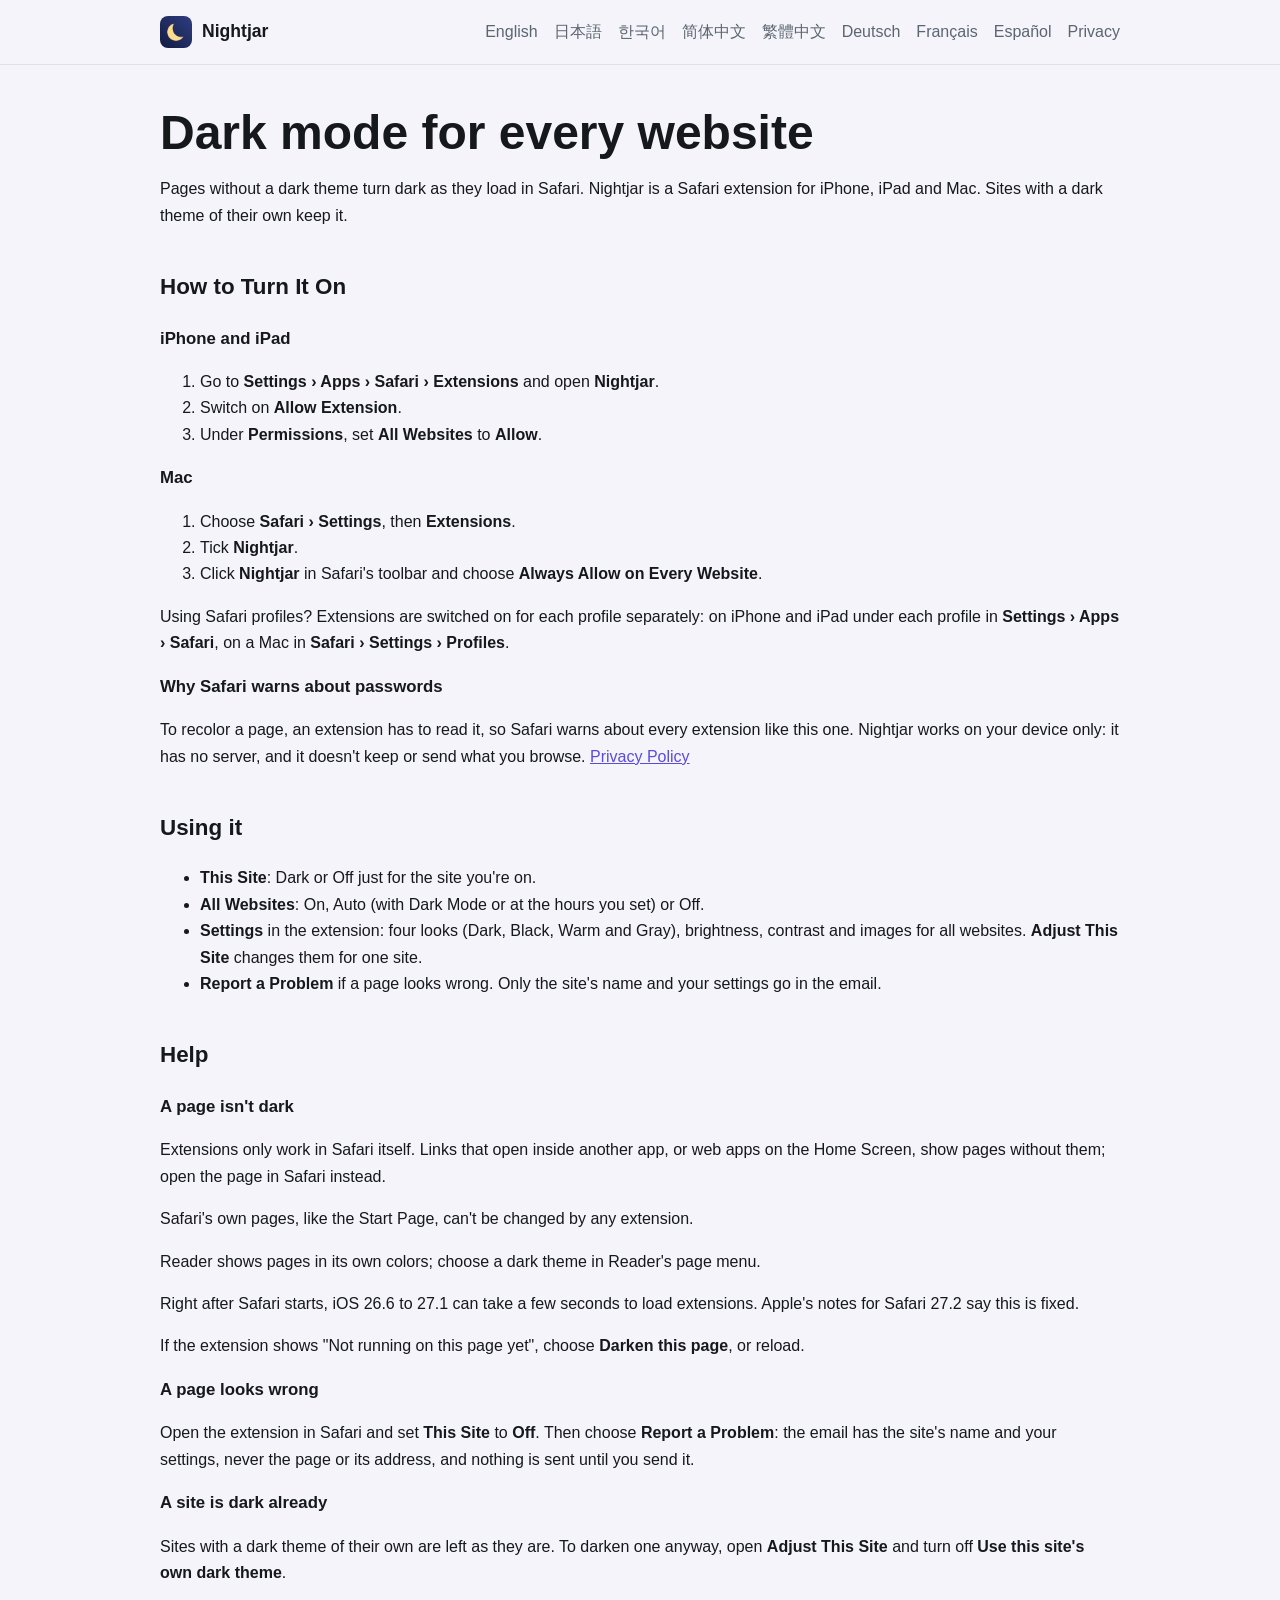
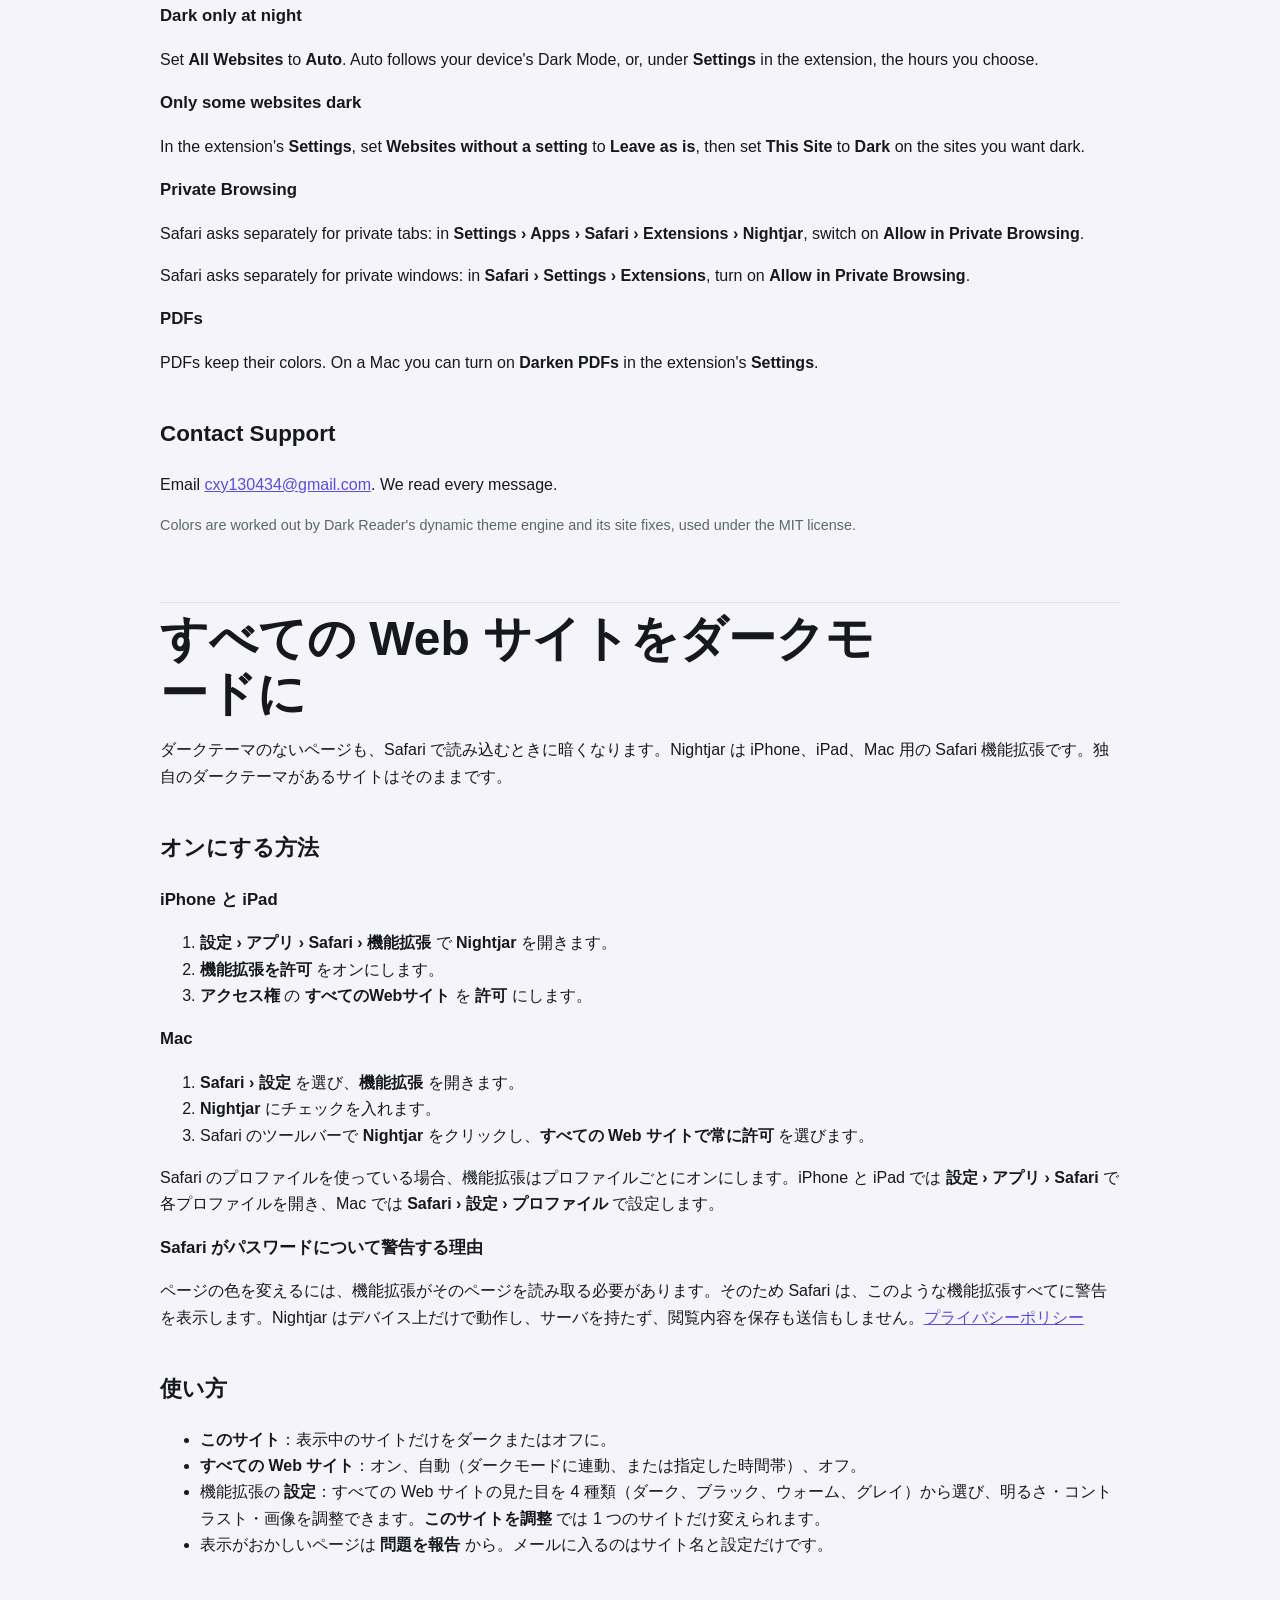
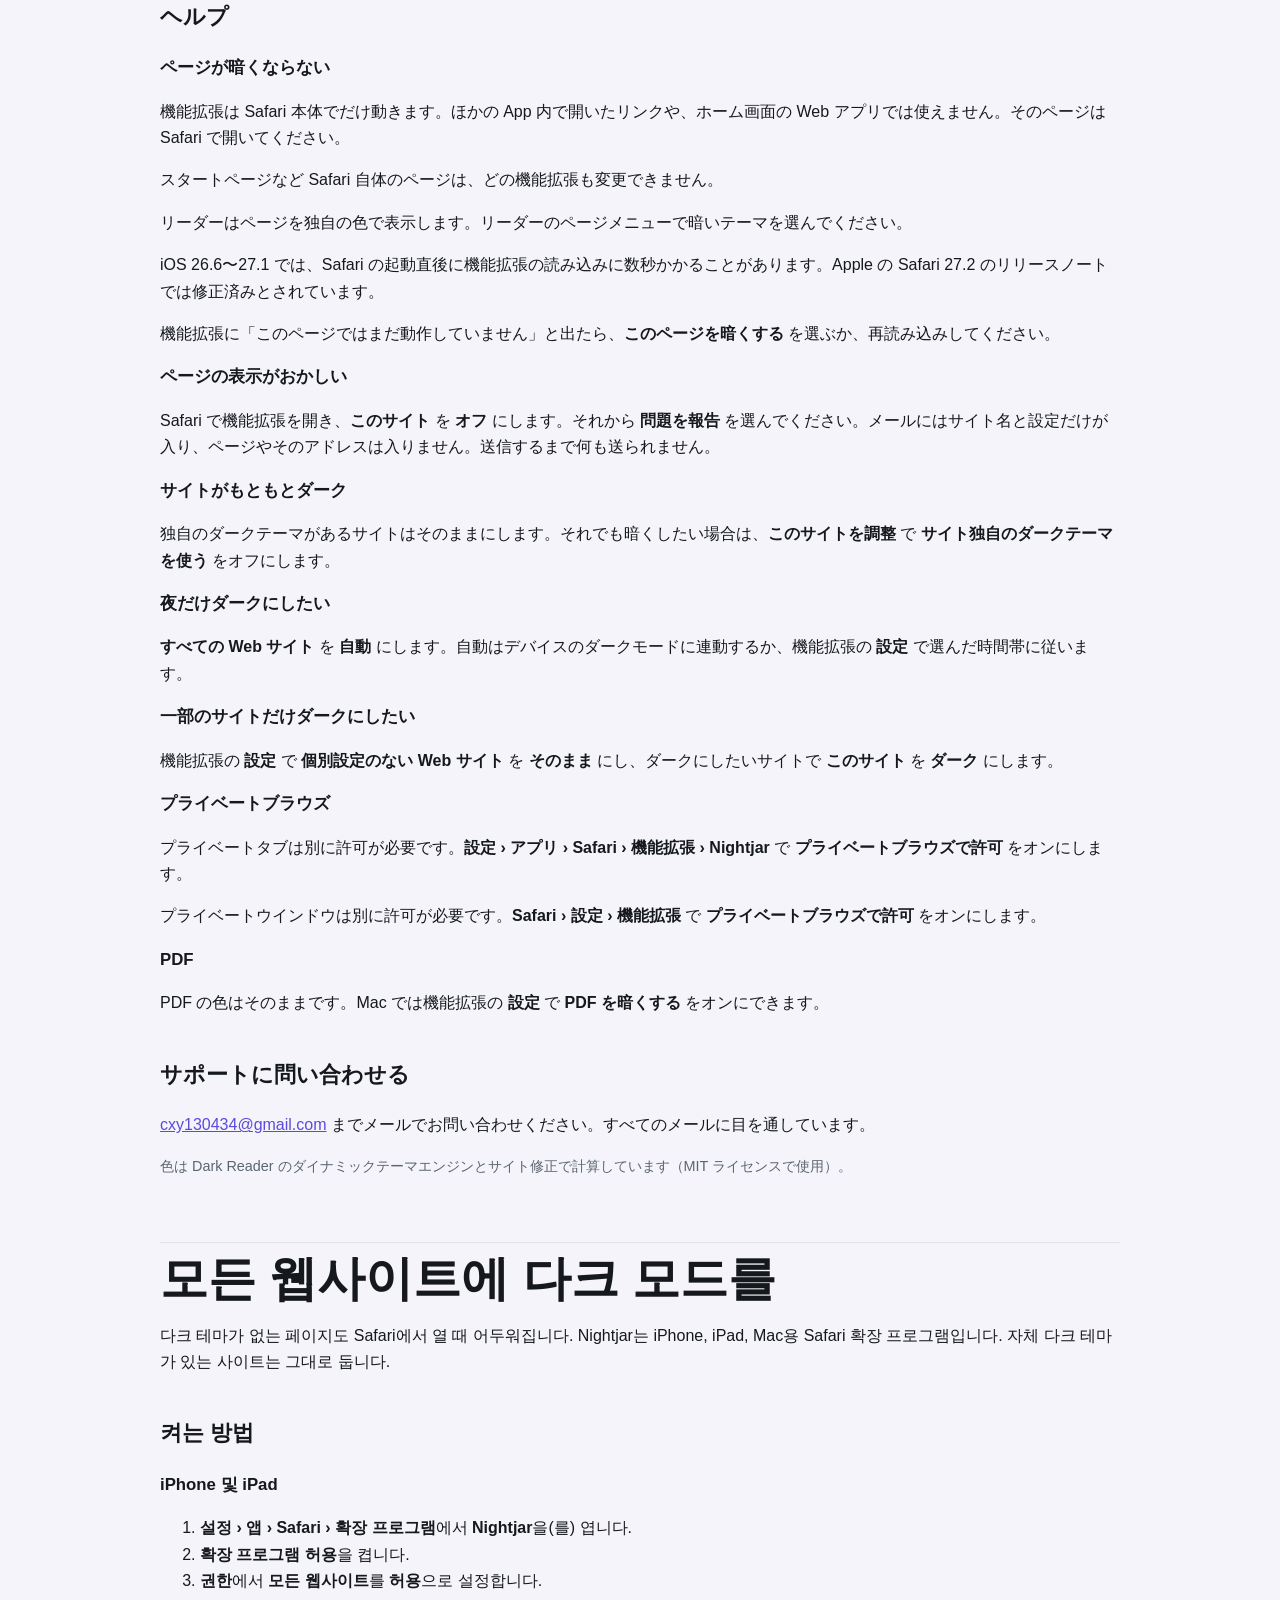
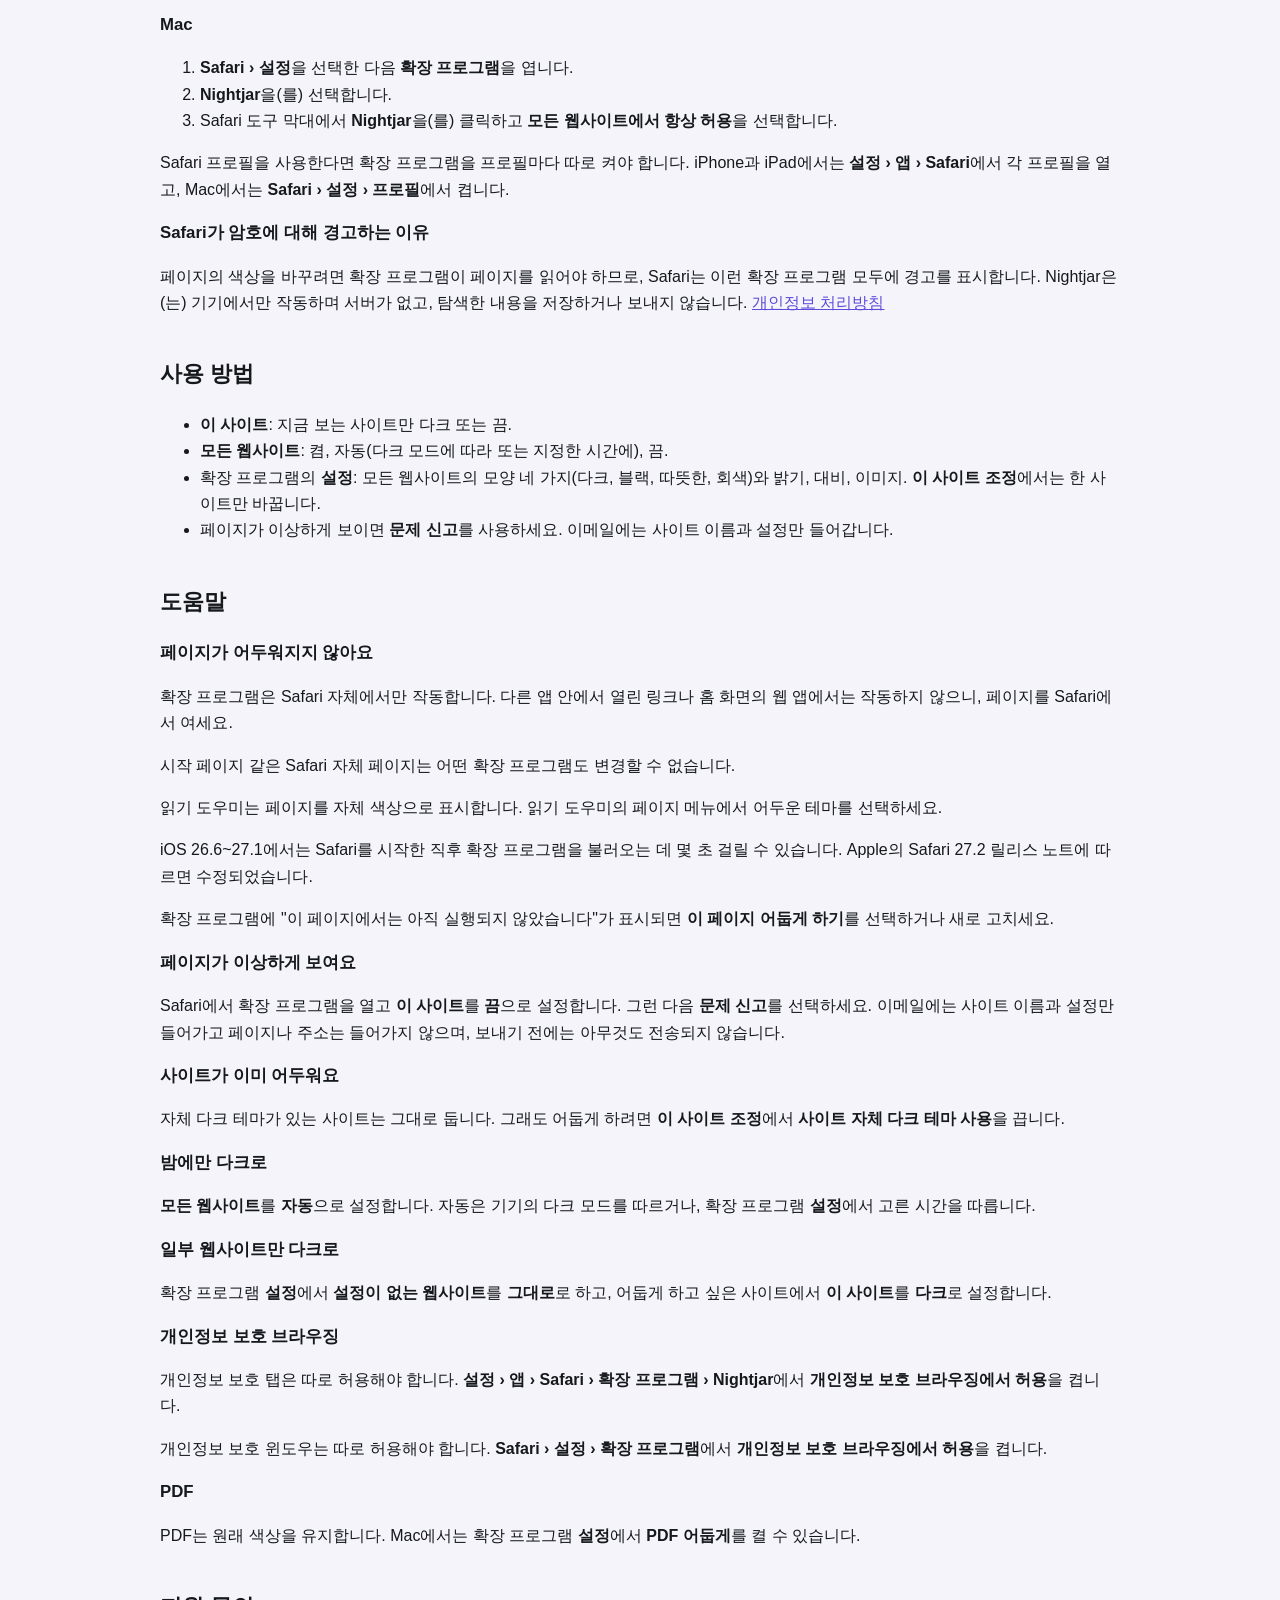
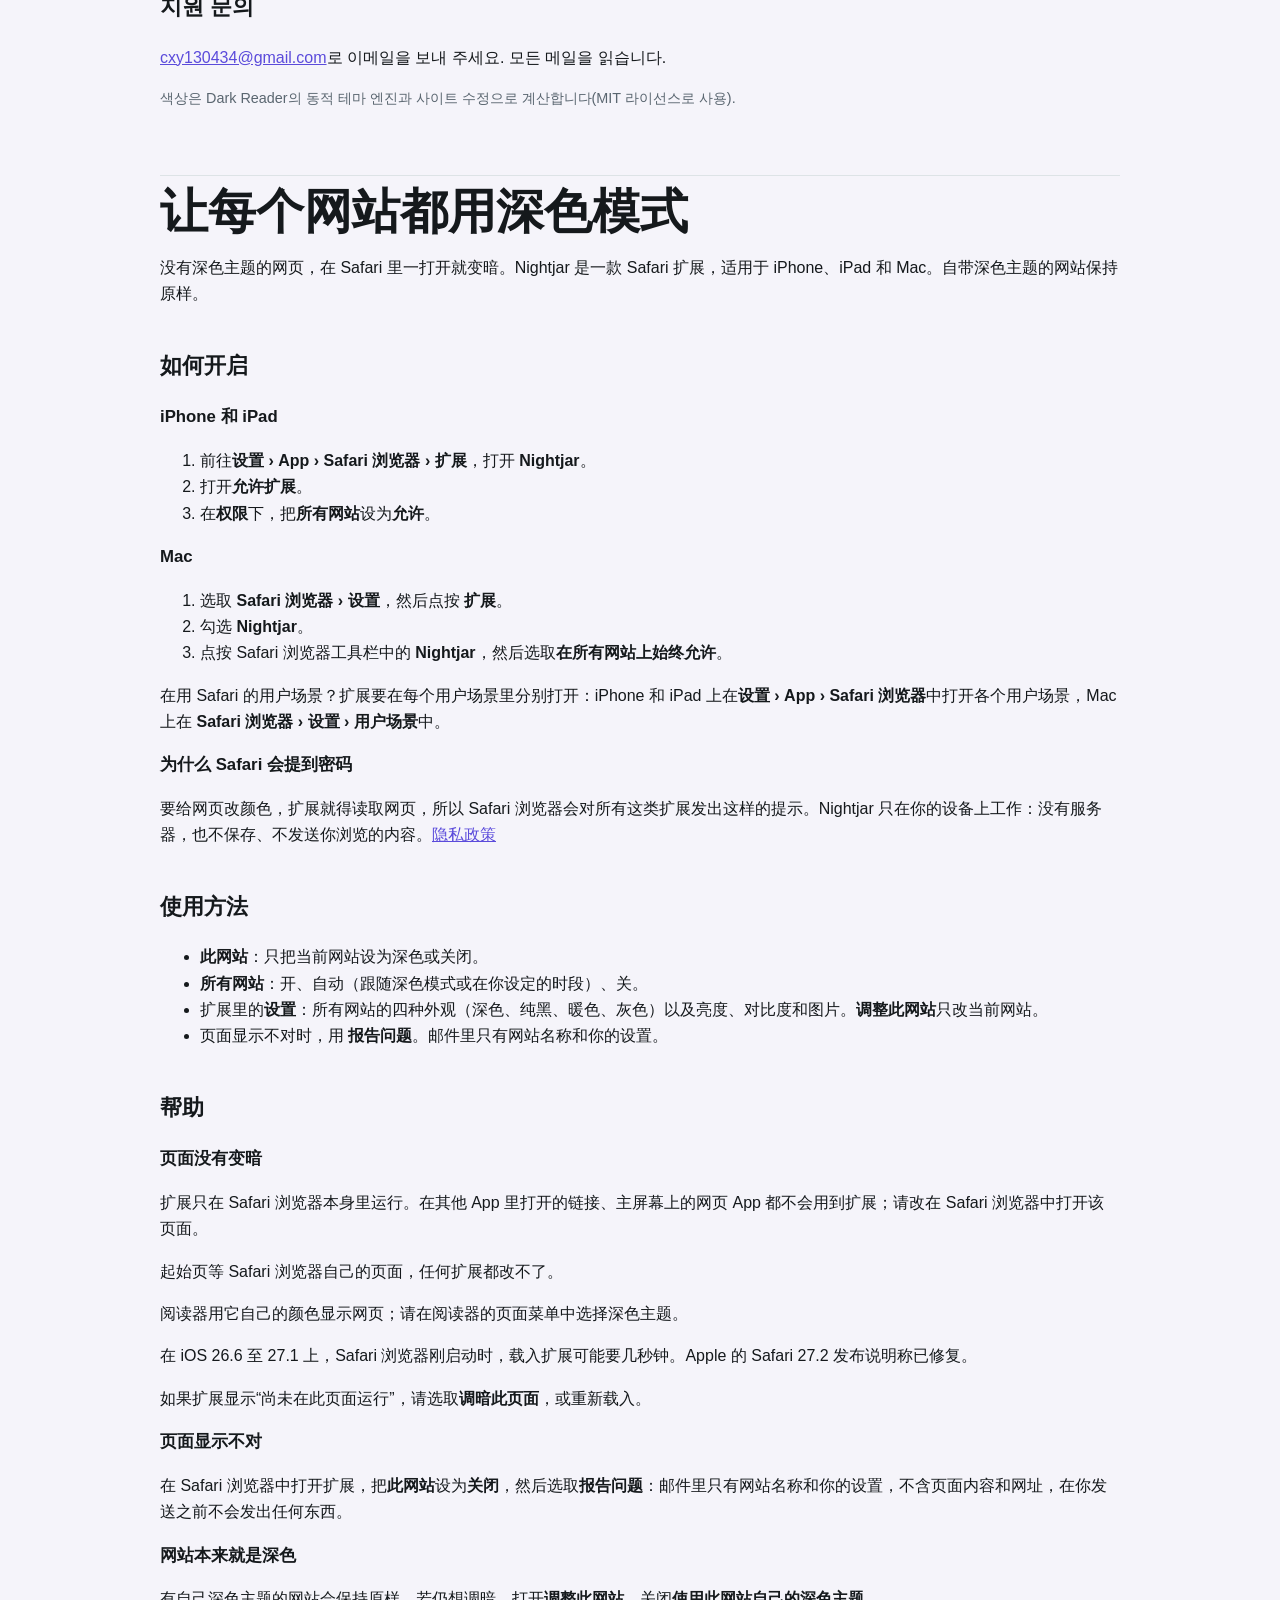
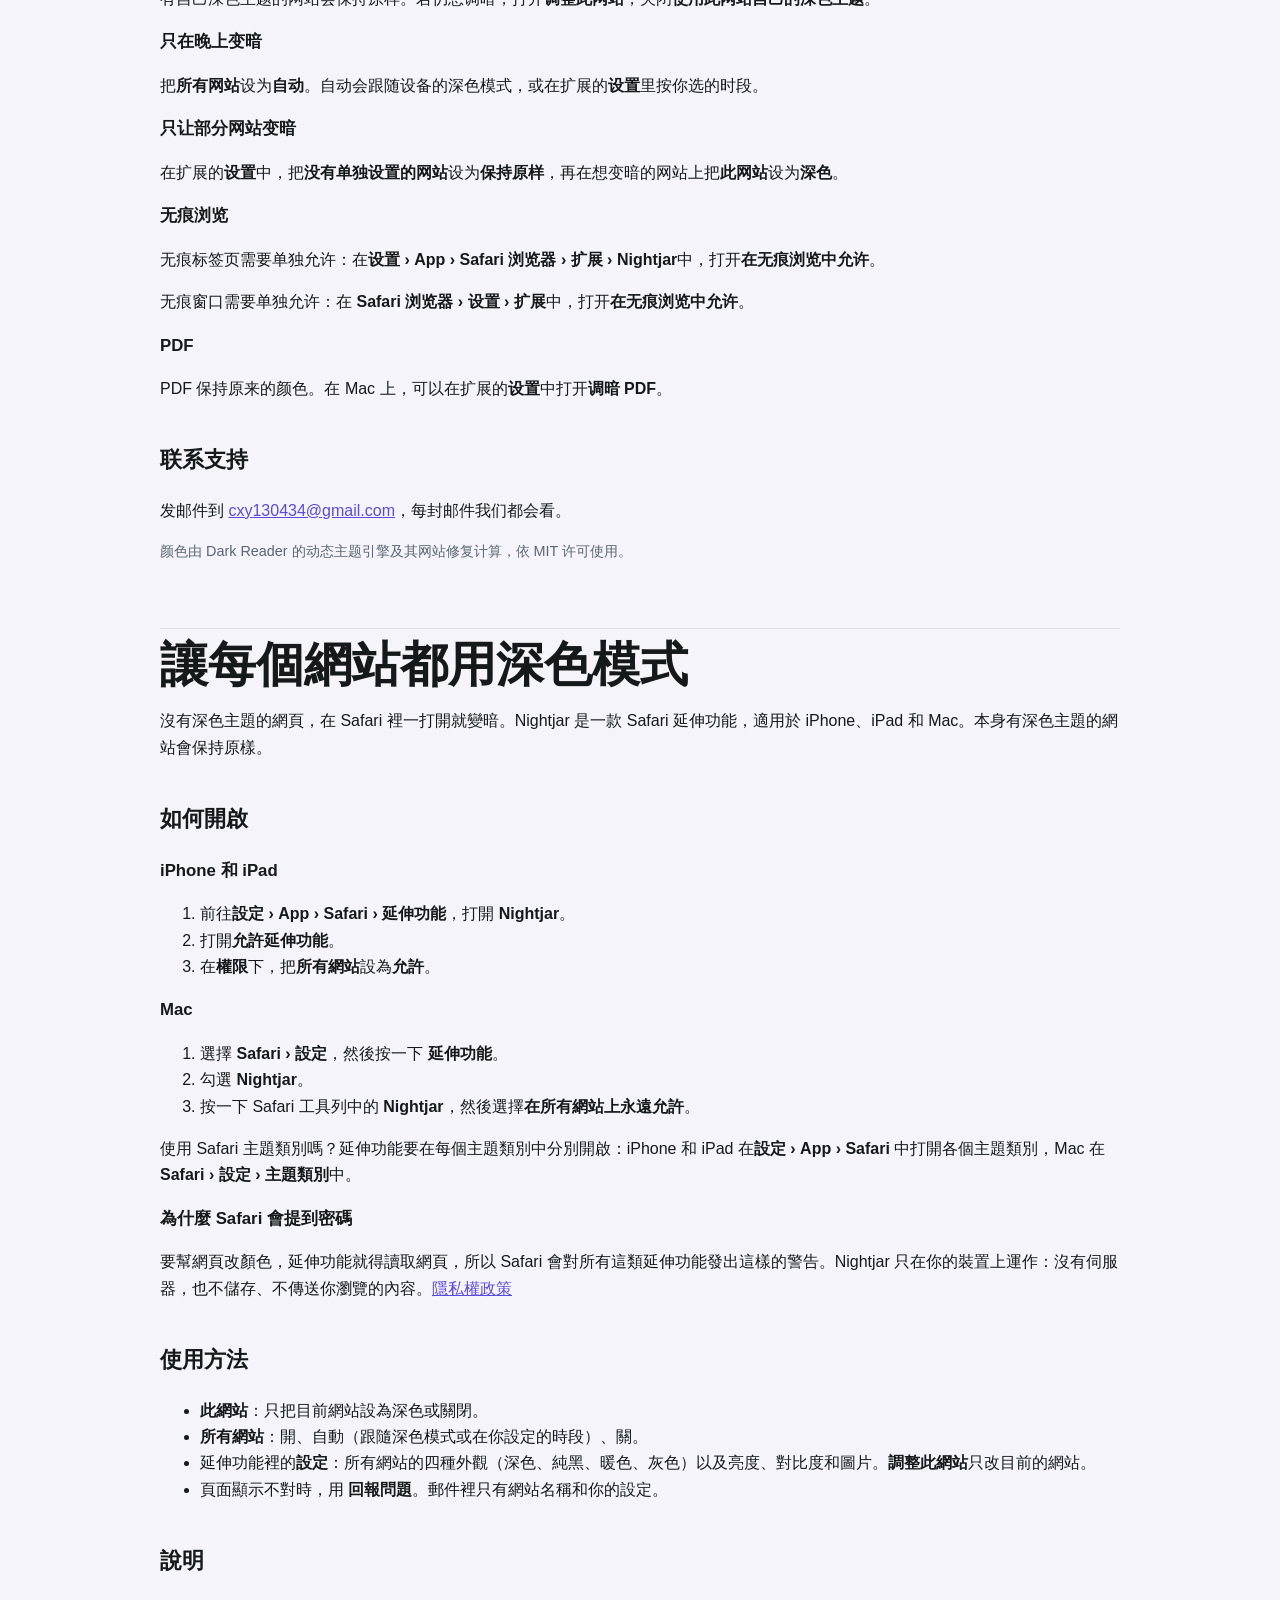
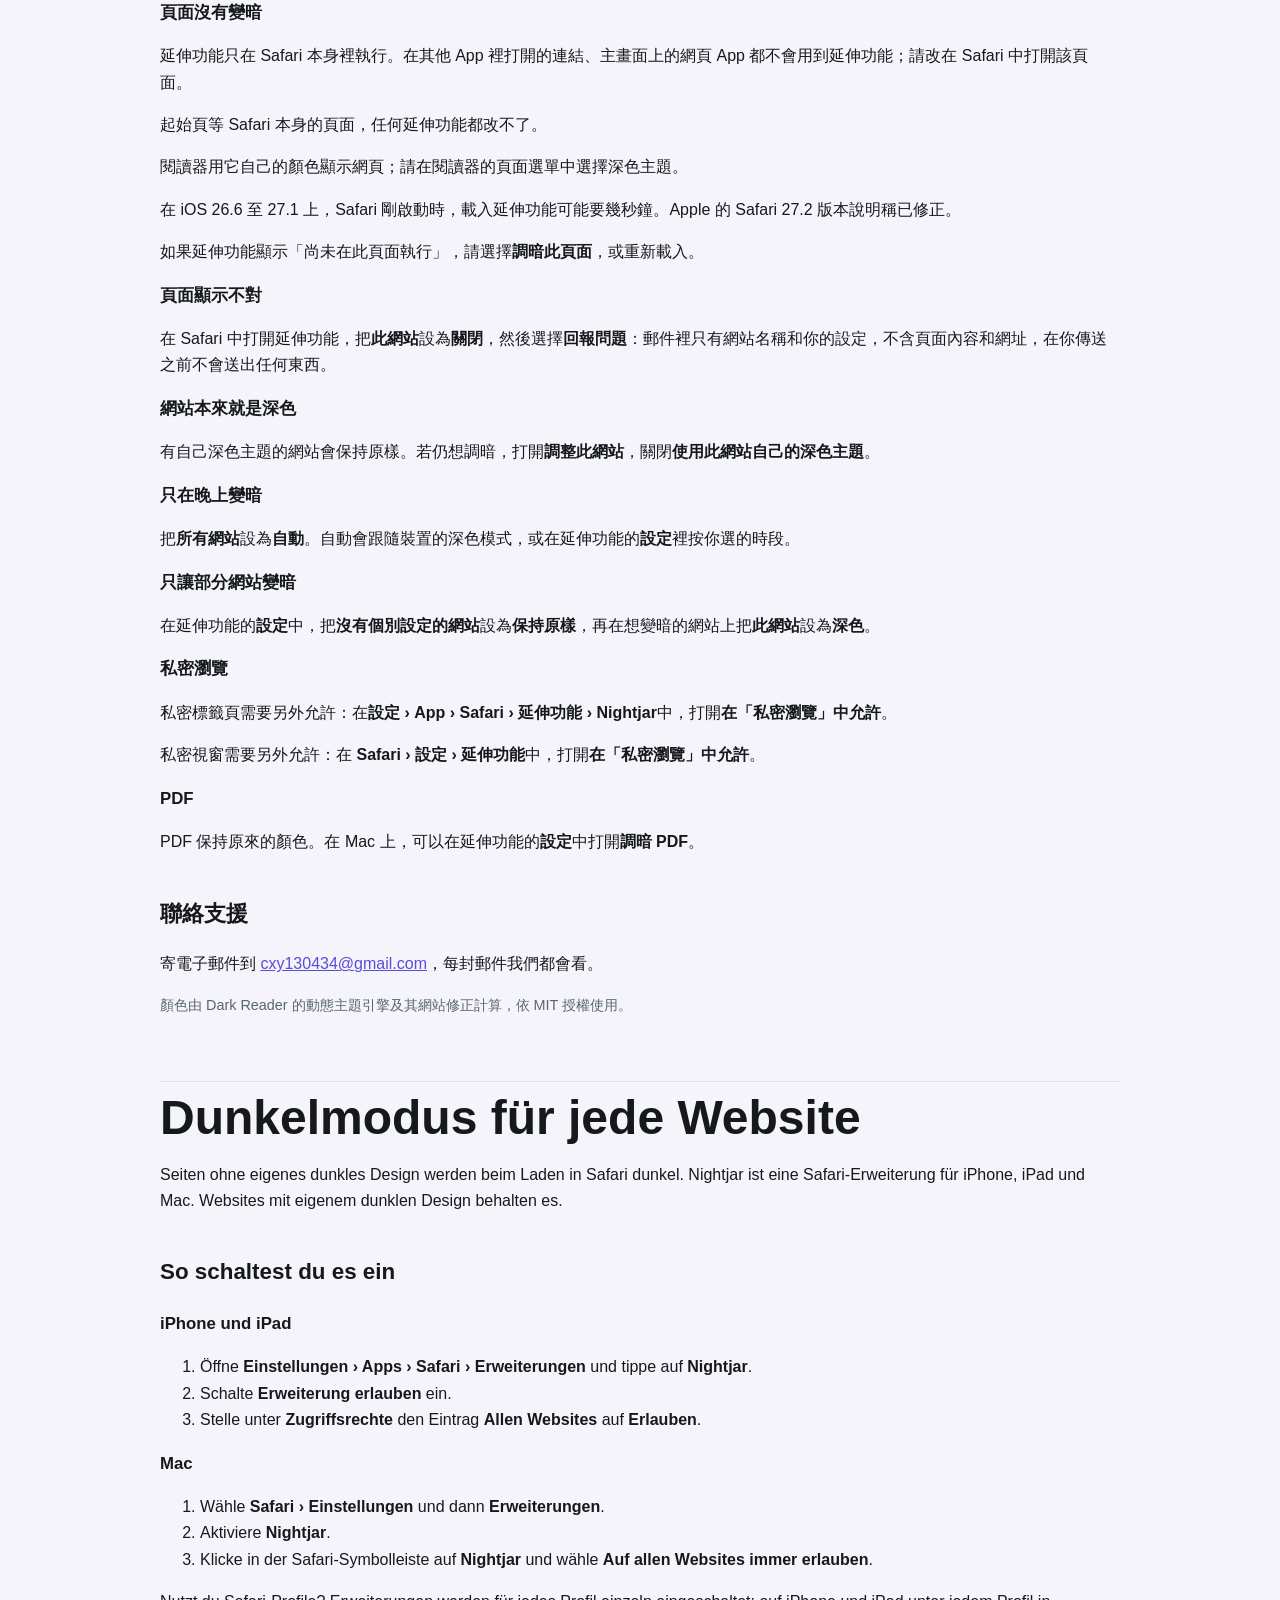
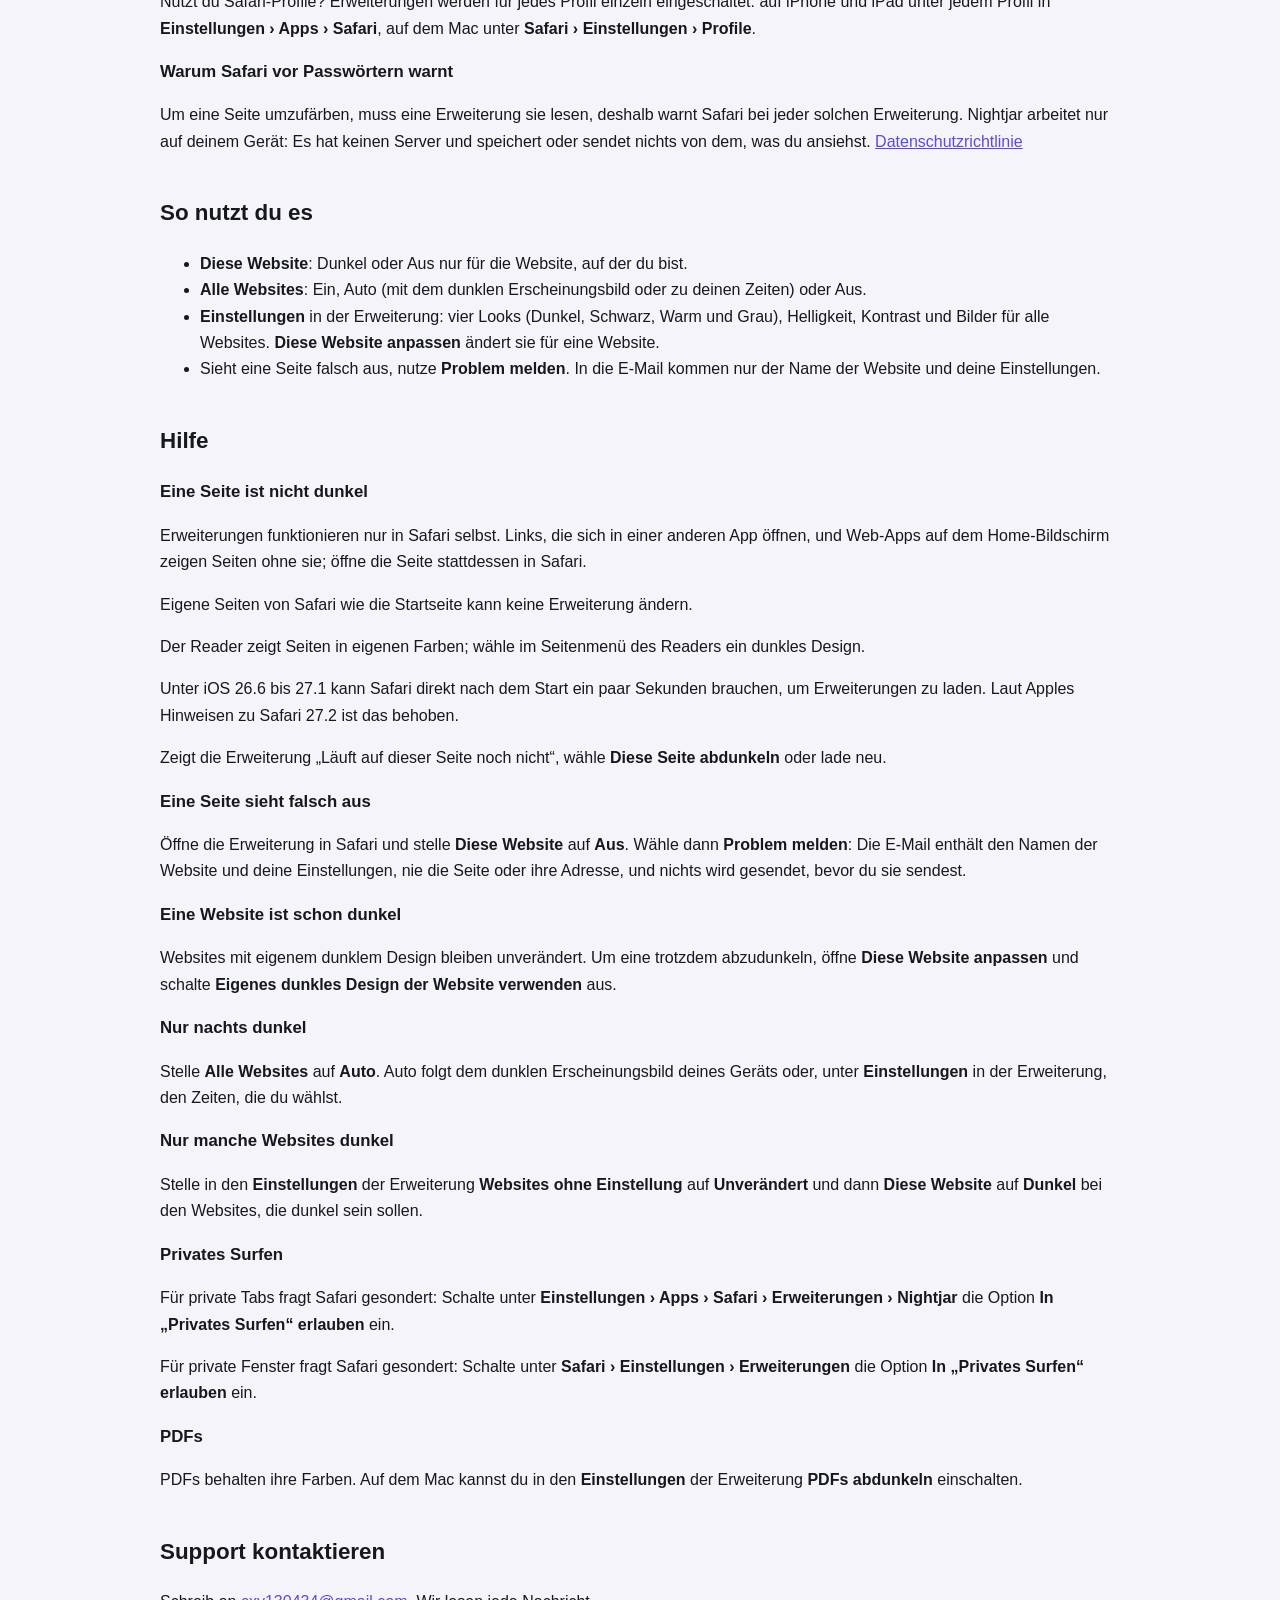
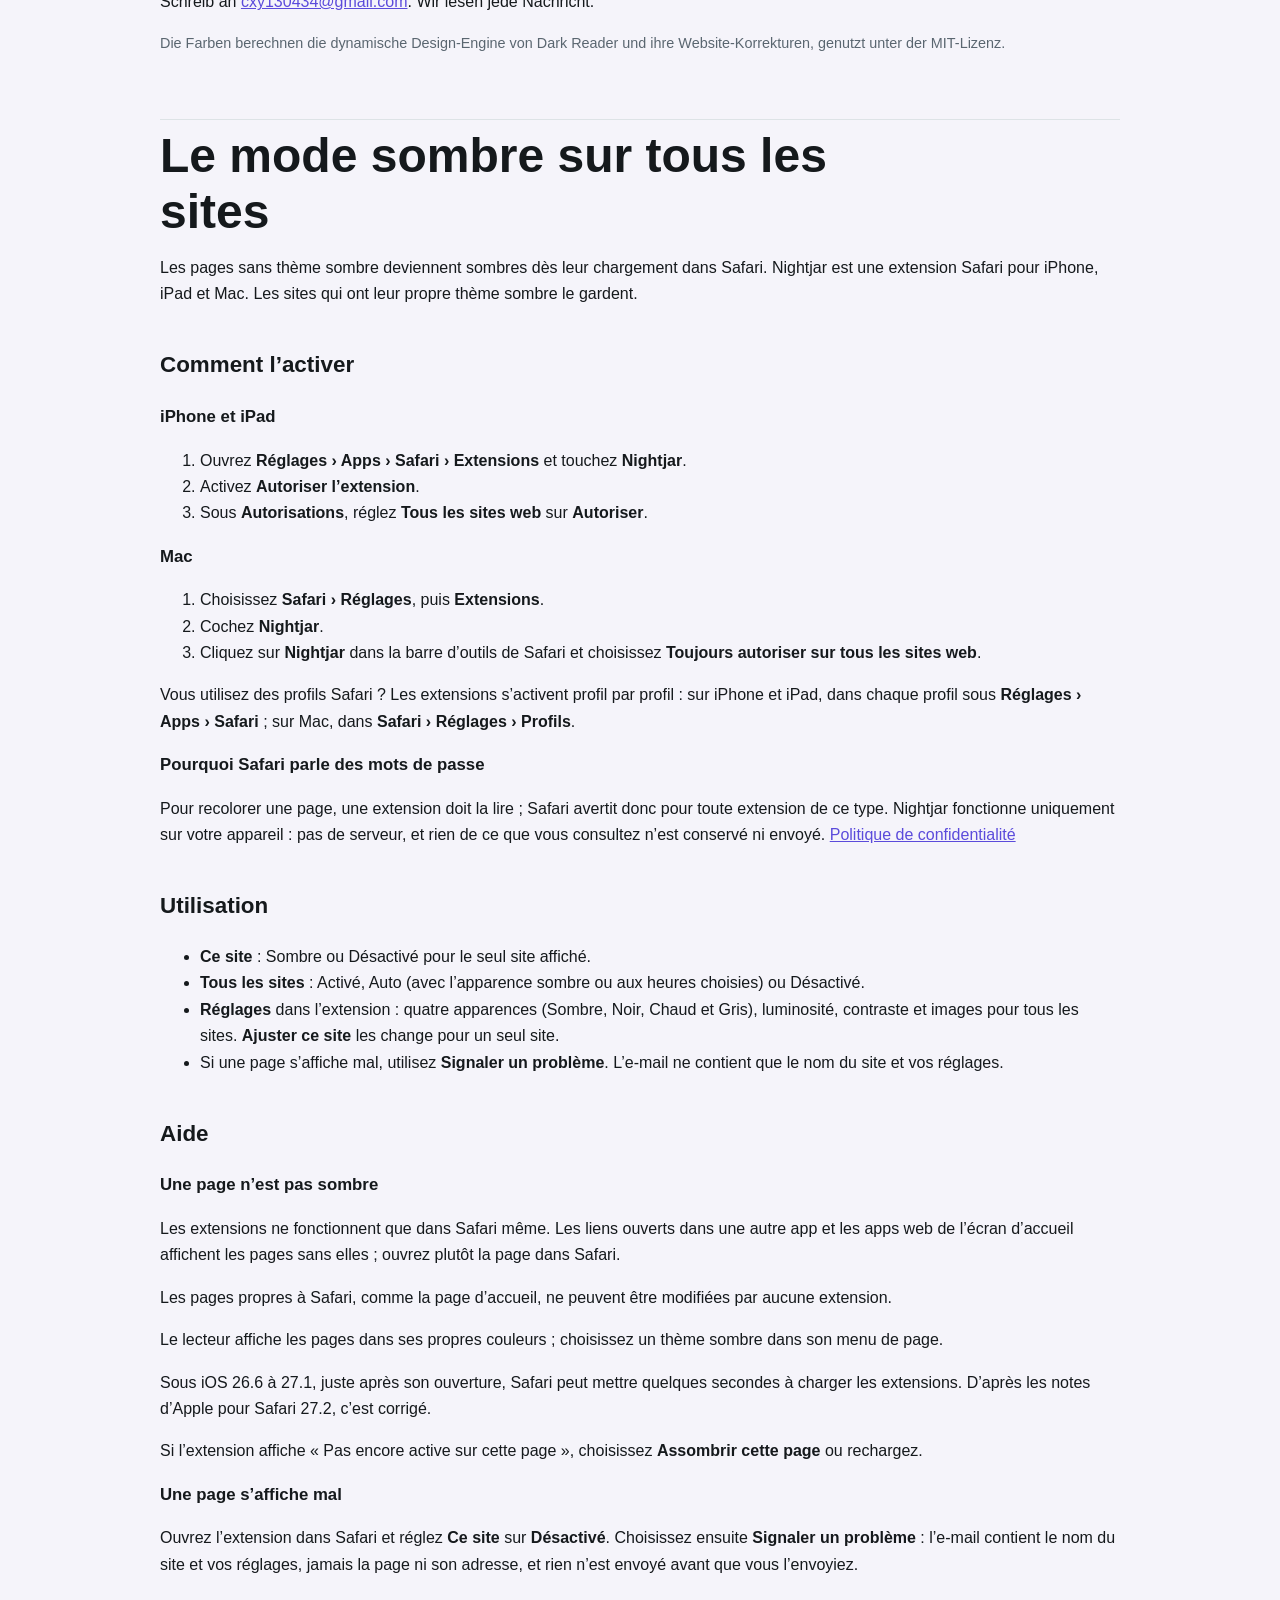
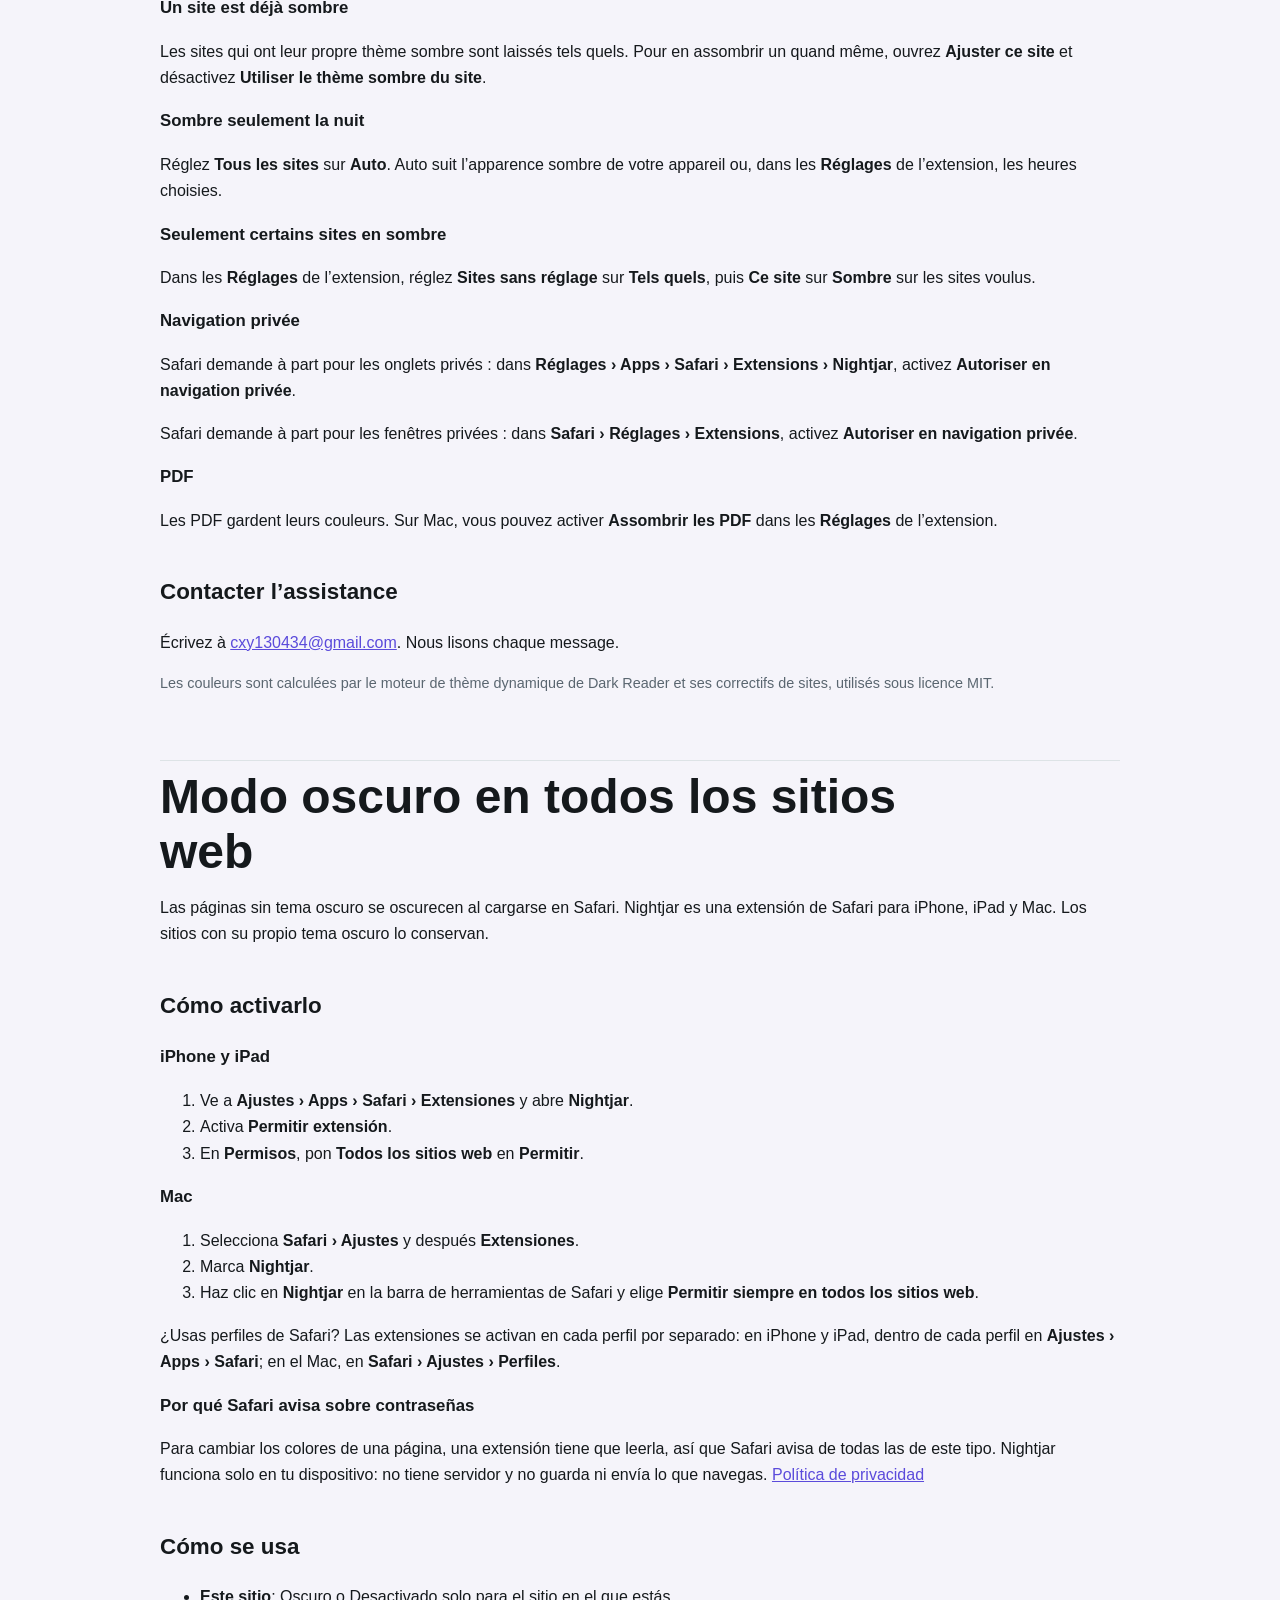
==== index.html @ 5f19b7bf "docs: publish the Nightjar support site" ====
<!doctype html>
<html lang="en">
<head>
  <meta charset="utf-8">
  <meta name="viewport" content="width=device-width, initial-scale=1">
  <meta name="description" content="Help for Nightjar, dark mode for every website in Safari on iPhone, iPad and Mac.">
  <title>Nightjar Support</title>
  <link rel="icon" href="icon.png">
  <link rel="stylesheet" href="styles.css">
</head>
<body>
  <header class="site-header">
    <div class="wrap">
      <a class="brand" href="./"><img src="icon.png" alt="">Nightjar</a>
      <nav aria-label="Languages and pages">
        <a href="#en" lang="en">English</a>
        <a href="#ja" lang="ja">日本語</a>
        <a href="#ko" lang="ko">한국어</a>
        <a href="#zh-hans" lang="zh-Hans">简体中文</a>
        <a href="#zh-hant" lang="zh-Hant">繁體中文</a>
        <a href="#de" lang="de">Deutsch</a>
        <a href="#fr" lang="fr">Français</a>
        <a href="#es" lang="es">Español</a>
        <a href="privacy.html">Privacy</a>
      </nav>
    </div>
  </header>
  <main class="wrap">
    <section id="en" lang="en">
      <h1>Dark mode for every website</h1>
      <p>Pages without a dark theme turn dark as they load in Safari. Nightjar is a Safari extension for iPhone, iPad and Mac. Sites with a dark theme of their own keep it.</p>
      <h2>How to Turn It On</h2>
      <h3>iPhone and iPad</h3>
      <ol>
        <li>Go to <strong>Settings › Apps › Safari › Extensions</strong> and open <strong>Nightjar</strong>.</li>
        <li>Switch on <strong>Allow Extension</strong>.</li>
        <li>Under <strong>Permissions</strong>, set <strong>All Websites</strong> to <strong>Allow</strong>.</li>
      </ol>
      <h3>Mac</h3>
      <ol>
        <li>Choose <strong>Safari › Settings</strong>, then <strong>Extensions</strong>.</li>
        <li>Tick <strong>Nightjar</strong>.</li>
        <li>Click <strong>Nightjar</strong> in Safari's toolbar and choose <strong>Always Allow on Every Website</strong>.</li>
      </ol>
      <p>Using Safari profiles? Extensions are switched on for each profile separately: on iPhone and iPad under each profile in <strong>Settings › Apps › Safari</strong>, on a Mac in <strong>Safari › Settings › Profiles</strong>.</p>
      <h3>Why Safari warns about passwords</h3>
      <p>To recolor a page, an extension has to read it, so Safari warns about every extension like this one. Nightjar works on your device only: it has no server, and it doesn't keep or send what you browse. <a href="privacy.html#en">Privacy Policy</a></p>
      <h2>Using it</h2>
      <ul>
        <li><strong>This Site</strong>: Dark or Off just for the site you're on.</li>
        <li><strong>All Websites</strong>: On, Auto (with Dark Mode or at the hours you set) or Off.</li>
        <li><strong>Settings</strong> in the extension: four looks (Dark, Black, Warm and Gray), brightness, contrast and images for all websites. <strong>Adjust This Site</strong> changes them for one site.</li>
        <li><strong>Report a Problem</strong> if a page looks wrong. Only the site's name and your settings go in the email.</li>
      </ul>
      <h2>Help</h2>
      <h3>A page isn't dark</h3>
      <p>Extensions only work in Safari itself. Links that open inside another app, or web apps on the Home Screen, show pages without them; open the page in Safari instead.</p>
      <p>Safari's own pages, like the Start Page, can't be changed by any extension.</p>
      <p>Reader shows pages in its own colors; choose a dark theme in Reader's page menu.</p>
      <p>Right after Safari starts, iOS 26.6 to 27.1 can take a few seconds to load extensions. Apple's notes for Safari 27.2 say this is fixed.</p>
      <p>If the extension shows "Not running on this page yet", choose <strong>Darken this page</strong>, or reload.</p>
      <h3>A page looks wrong</h3>
      <p>Open the extension in Safari and set <strong>This Site</strong> to <strong>Off</strong>. Then choose <strong>Report a Problem</strong>: the email has the site's name and your settings, never the page or its address, and nothing is sent until you send it.</p>
      <h3>A site is dark already</h3>
      <p>Sites with a dark theme of their own are left as they are. To darken one anyway, open <strong>Adjust This Site</strong> and turn off <strong>Use this site's own dark theme</strong>.</p>
      <h3>Dark only at night</h3>
      <p>Set <strong>All Websites</strong> to <strong>Auto</strong>. Auto follows your device's Dark Mode, or, under <strong>Settings</strong> in the extension, the hours you choose.</p>
      <h3>Only some websites dark</h3>
      <p>In the extension's <strong>Settings</strong>, set <strong>Websites without a setting</strong> to <strong>Leave as is</strong>, then set <strong>This Site</strong> to <strong>Dark</strong> on the sites you want dark.</p>
      <h3>Private Browsing</h3>
      <p>Safari asks separately for private tabs: in <strong>Settings › Apps › Safari › Extensions › Nightjar</strong>, switch on <strong>Allow in Private Browsing</strong>.</p>
      <p>Safari asks separately for private windows: in <strong>Safari › Settings › Extensions</strong>, turn on <strong>Allow in Private Browsing</strong>.</p>
      <h3>PDFs</h3>
      <p>PDFs keep their colors. On a Mac you can turn on <strong>Darken PDFs</strong> in the extension's <strong>Settings</strong>.</p>
      <h2>Contact Support</h2>
      <p>Email <a href="mailto:cxy130434@gmail.com">cxy130434@gmail.com</a>. We read every message.</p>
      <p class="muted">Colors are worked out by Dark Reader's dynamic theme engine and its site fixes, used under the MIT license.</p>
    </section>
    <section id="ja" lang="ja">
      <h1>すべての Web サイトをダークモードに</h1>
      <p>ダークテーマのないページも、Safari で読み込むときに暗くなります。Nightjar は iPhone、iPad、Mac 用の Safari 機能拡張です。独自のダークテーマがあるサイトはそのままです。</p>
      <h2>オンにする方法</h2>
      <h3>iPhone と iPad</h3>
      <ol>
        <li><strong>設定 › アプリ › Safari › 機能拡張</strong> で <strong>Nightjar</strong> を開きます。</li>
        <li><strong>機能拡張を許可</strong> をオンにします。</li>
        <li><strong>アクセス権</strong> の <strong>すべてのWebサイト</strong> を <strong>許可</strong> にします。</li>
      </ol>
      <h3>Mac</h3>
      <ol>
        <li><strong>Safari › 設定</strong> を選び、<strong>機能拡張</strong> を開きます。</li>
        <li><strong>Nightjar</strong> にチェックを入れます。</li>
        <li>Safari のツールバーで <strong>Nightjar</strong> をクリックし、<strong>すべての Web サイトで常に許可</strong> を選びます。</li>
      </ol>
      <p>Safari のプロファイルを使っている場合、機能拡張はプロファイルごとにオンにします。iPhone と iPad では <strong>設定 › アプリ › Safari</strong> で各プロファイルを開き、Mac では <strong>Safari › 設定 › プロファイル</strong> で設定します。</p>
      <h3>Safari がパスワードについて警告する理由</h3>
      <p>ページの色を変えるには、機能拡張がそのページを読み取る必要があります。そのため Safari は、このような機能拡張すべてに警告を表示します。Nightjar はデバイス上だけで動作し、サーバを持たず、閲覧内容を保存も送信もしません。<a href="privacy.html#ja">プライバシーポリシー</a></p>
      <h2>使い方</h2>
      <ul>
        <li><strong>このサイト</strong>：表示中のサイトだけをダークまたはオフに。</li>
        <li><strong>すべての Web サイト</strong>：オン、自動（ダークモードに連動、または指定した時間帯）、オフ。</li>
        <li>機能拡張の <strong>設定</strong>：すべての Web サイトの見た目を 4 種類（ダーク、ブラック、ウォーム、グレイ）から選び、明るさ・コントラスト・画像を調整できます。<strong>このサイトを調整</strong> では 1 つのサイトだけ変えられます。</li>
        <li>表示がおかしいページは <strong>問題を報告</strong> から。メールに入るのはサイト名と設定だけです。</li>
      </ul>
      <h2>ヘルプ</h2>
      <h3>ページが暗くならない</h3>
      <p>機能拡張は Safari 本体でだけ動きます。ほかの App 内で開いたリンクや、ホーム画面の Web アプリでは使えません。そのページは Safari で開いてください。</p>
      <p>スタートページなど Safari 自体のページは、どの機能拡張も変更できません。</p>
      <p>リーダーはページを独自の色で表示します。リーダーのページメニューで暗いテーマを選んでください。</p>
      <p>iOS 26.6〜27.1 では、Safari の起動直後に機能拡張の読み込みに数秒かかることがあります。Apple の Safari 27.2 のリリースノートでは修正済みとされています。</p>
      <p>機能拡張に「このページではまだ動作していません」と出たら、<strong>このページを暗くする</strong> を選ぶか、再読み込みしてください。</p>
      <h3>ページの表示がおかしい</h3>
      <p>Safari で機能拡張を開き、<strong>このサイト</strong> を <strong>オフ</strong> にします。それから <strong>問題を報告</strong> を選んでください。メールにはサイト名と設定だけが入り、ページやそのアドレスは入りません。送信するまで何も送られません。</p>
      <h3>サイトがもともとダーク</h3>
      <p>独自のダークテーマがあるサイトはそのままにします。それでも暗くしたい場合は、<strong>このサイトを調整</strong> で <strong>サイト独自のダークテーマを使う</strong> をオフにします。</p>
      <h3>夜だけダークにしたい</h3>
      <p><strong>すべての Web サイト</strong> を <strong>自動</strong> にします。自動はデバイスのダークモードに連動するか、機能拡張の <strong>設定</strong> で選んだ時間帯に従います。</p>
      <h3>一部のサイトだけダークにしたい</h3>
      <p>機能拡張の <strong>設定</strong> で <strong>個別設定のない Web サイト</strong> を <strong>そのまま</strong> にし、ダークにしたいサイトで <strong>このサイト</strong> を <strong>ダーク</strong> にします。</p>
      <h3>プライベートブラウズ</h3>
      <p>プライベートタブは別に許可が必要です。<strong>設定 › アプリ › Safari › 機能拡張 › Nightjar</strong> で <strong>プライベートブラウズで許可</strong> をオンにします。</p>
      <p>プライベートウインドウは別に許可が必要です。<strong>Safari › 設定 › 機能拡張</strong> で <strong>プライベートブラウズで許可</strong> をオンにします。</p>
      <h3>PDF</h3>
      <p>PDF の色はそのままです。Mac では機能拡張の <strong>設定</strong> で <strong>PDF を暗くする</strong> をオンにできます。</p>
      <h2>サポートに問い合わせる</h2>
      <p><a href="mailto:cxy130434@gmail.com">cxy130434@gmail.com</a> までメールでお問い合わせください。すべてのメールに目を通しています。</p>
      <p class="muted">色は Dark Reader のダイナミックテーマエンジンとサイト修正で計算しています（MIT ライセンスで使用）。</p>
    </section>
    <section id="ko" lang="ko">
      <h1>모든 웹사이트에 다크 모드를</h1>
      <p>다크 테마가 없는 페이지도 Safari에서 열 때 어두워집니다. Nightjar는 iPhone, iPad, Mac용 Safari 확장 프로그램입니다. 자체 다크 테마가 있는 사이트는 그대로 둡니다.</p>
      <h2>켜는 방법</h2>
      <h3>iPhone 및 iPad</h3>
      <ol>
        <li><strong>설정 › 앱 › Safari › 확장 프로그램</strong>에서 <strong>Nightjar</strong>을(를) 엽니다.</li>
        <li><strong>확장 프로그램 허용</strong>을 켭니다.</li>
        <li><strong>권한</strong>에서 <strong>모든 웹사이트</strong>를 <strong>허용</strong>으로 설정합니다.</li>
      </ol>
      <h3>Mac</h3>
      <ol>
        <li><strong>Safari › 설정</strong>을 선택한 다음 <strong>확장 프로그램</strong>을 엽니다.</li>
        <li><strong>Nightjar</strong>을(를) 선택합니다.</li>
        <li>Safari 도구 막대에서 <strong>Nightjar</strong>을(를) 클릭하고 <strong>모든 웹사이트에서 항상 허용</strong>을 선택합니다.</li>
      </ol>
      <p>Safari 프로필을 사용한다면 확장 프로그램을 프로필마다 따로 켜야 합니다. iPhone과 iPad에서는 <strong>설정 › 앱 › Safari</strong>에서 각 프로필을 열고, Mac에서는 <strong>Safari › 설정 › 프로필</strong>에서 켭니다.</p>
      <h3>Safari가 암호에 대해 경고하는 이유</h3>
      <p>페이지의 색상을 바꾸려면 확장 프로그램이 페이지를 읽어야 하므로, Safari는 이런 확장 프로그램 모두에 경고를 표시합니다. Nightjar은(는) 기기에서만 작동하며 서버가 없고, 탐색한 내용을 저장하거나 보내지 않습니다. <a href="privacy.html#ko">개인정보 처리방침</a></p>
      <h2>사용 방법</h2>
      <ul>
        <li><strong>이 사이트</strong>: 지금 보는 사이트만 다크 또는 끔.</li>
        <li><strong>모든 웹사이트</strong>: 켬, 자동(다크 모드에 따라 또는 지정한 시간에), 끔.</li>
        <li>확장 프로그램의 <strong>설정</strong>: 모든 웹사이트의 모양 네 가지(다크, 블랙, 따뜻한, 회색)와 밝기, 대비, 이미지. <strong>이 사이트 조정</strong>에서는 한 사이트만 바꿉니다.</li>
        <li>페이지가 이상하게 보이면 <strong>문제 신고</strong>를 사용하세요. 이메일에는 사이트 이름과 설정만 들어갑니다.</li>
      </ul>
      <h2>도움말</h2>
      <h3>페이지가 어두워지지 않아요</h3>
      <p>확장 프로그램은 Safari 자체에서만 작동합니다. 다른 앱 안에서 열린 링크나 홈 화면의 웹 앱에서는 작동하지 않으니, 페이지를 Safari에서 여세요.</p>
      <p>시작 페이지 같은 Safari 자체 페이지는 어떤 확장 프로그램도 변경할 수 없습니다.</p>
      <p>읽기 도우미는 페이지를 자체 색상으로 표시합니다. 읽기 도우미의 페이지 메뉴에서 어두운 테마를 선택하세요.</p>
      <p>iOS 26.6~27.1에서는 Safari를 시작한 직후 확장 프로그램을 불러오는 데 몇 초 걸릴 수 있습니다. Apple의 Safari 27.2 릴리스 노트에 따르면 수정되었습니다.</p>
      <p>확장 프로그램에 "이 페이지에서는 아직 실행되지 않았습니다"가 표시되면 <strong>이 페이지 어둡게 하기</strong>를 선택하거나 새로 고치세요.</p>
      <h3>페이지가 이상하게 보여요</h3>
      <p>Safari에서 확장 프로그램을 열고 <strong>이 사이트</strong>를 <strong>끔</strong>으로 설정합니다. 그런 다음 <strong>문제 신고</strong>를 선택하세요. 이메일에는 사이트 이름과 설정만 들어가고 페이지나 주소는 들어가지 않으며, 보내기 전에는 아무것도 전송되지 않습니다.</p>
      <h3>사이트가 이미 어두워요</h3>
      <p>자체 다크 테마가 있는 사이트는 그대로 둡니다. 그래도 어둡게 하려면 <strong>이 사이트 조정</strong>에서 <strong>사이트 자체 다크 테마 사용</strong>을 끕니다.</p>
      <h3>밤에만 다크로</h3>
      <p><strong>모든 웹사이트</strong>를 <strong>자동</strong>으로 설정합니다. 자동은 기기의 다크 모드를 따르거나, 확장 프로그램 <strong>설정</strong>에서 고른 시간을 따릅니다.</p>
      <h3>일부 웹사이트만 다크로</h3>
      <p>확장 프로그램 <strong>설정</strong>에서 <strong>설정이 없는 웹사이트</strong>를 <strong>그대로</strong>로 하고, 어둡게 하고 싶은 사이트에서 <strong>이 사이트</strong>를 <strong>다크</strong>로 설정합니다.</p>
      <h3>개인정보 보호 브라우징</h3>
      <p>개인정보 보호 탭은 따로 허용해야 합니다. <strong>설정 › 앱 › Safari › 확장 프로그램 › Nightjar</strong>에서 <strong>개인정보 보호 브라우징에서 허용</strong>을 켭니다.</p>
      <p>개인정보 보호 윈도우는 따로 허용해야 합니다. <strong>Safari › 설정 › 확장 프로그램</strong>에서 <strong>개인정보 보호 브라우징에서 허용</strong>을 켭니다.</p>
      <h3>PDF</h3>
      <p>PDF는 원래 색상을 유지합니다. Mac에서는 확장 프로그램 <strong>설정</strong>에서 <strong>PDF 어둡게</strong>를 켤 수 있습니다.</p>
      <h2>지원 문의</h2>
      <p><a href="mailto:cxy130434@gmail.com">cxy130434@gmail.com</a>로 이메일을 보내 주세요. 모든 메일을 읽습니다.</p>
      <p class="muted">색상은 Dark Reader의 동적 테마 엔진과 사이트 수정으로 계산합니다(MIT 라이선스로 사용).</p>
    </section>
    <section id="zh-hans" lang="zh-Hans">
      <h1>让每个网站都用深色模式</h1>
      <p>没有深色主题的网页，在 Safari 里一打开就变暗。Nightjar 是一款 Safari 扩展，适用于 iPhone、iPad 和 Mac。自带深色主题的网站保持原样。</p>
      <h2>如何开启</h2>
      <h3>iPhone 和 iPad</h3>
      <ol>
        <li>前往<strong>设置 › App › Safari 浏览器 › 扩展</strong>，打开 <strong>Nightjar</strong>。</li>
        <li>打开<strong>允许扩展</strong>。</li>
        <li>在<strong>权限</strong>下，把<strong>所有网站</strong>设为<strong>允许</strong>。</li>
      </ol>
      <h3>Mac</h3>
      <ol>
        <li>选取 <strong>Safari 浏览器 › 设置</strong>，然后点按 <strong>扩展</strong>。</li>
        <li>勾选 <strong>Nightjar</strong>。</li>
        <li>点按 Safari 浏览器工具栏中的 <strong>Nightjar</strong>，然后选取<strong>在所有网站上始终允许</strong>。</li>
      </ol>
      <p>在用 Safari 的用户场景？扩展要在每个用户场景里分别打开：iPhone 和 iPad 上在<strong>设置 › App › Safari 浏览器</strong>中打开各个用户场景，Mac 上在 <strong>Safari 浏览器 › 设置 › 用户场景</strong>中。</p>
      <h3>为什么 Safari 会提到密码</h3>
      <p>要给网页改颜色，扩展就得读取网页，所以 Safari 浏览器会对所有这类扩展发出这样的提示。Nightjar 只在你的设备上工作：没有服务器，也不保存、不发送你浏览的内容。<a href="privacy.html#zh-hans">隐私政策</a></p>
      <h2>使用方法</h2>
      <ul>
        <li><strong>此网站</strong>：只把当前网站设为深色或关闭。</li>
        <li><strong>所有网站</strong>：开、自动（跟随深色模式或在你设定的时段）、关。</li>
        <li>扩展里的<strong>设置</strong>：所有网站的四种外观（深色、纯黑、暖色、灰色）以及亮度、对比度和图片。<strong>调整此网站</strong>只改当前网站。</li>
        <li>页面显示不对时，用 <strong>报告问题</strong>。邮件里只有网站名称和你的设置。</li>
      </ul>
      <h2>帮助</h2>
      <h3>页面没有变暗</h3>
      <p>扩展只在 Safari 浏览器本身里运行。在其他 App 里打开的链接、主屏幕上的网页 App 都不会用到扩展；请改在 Safari 浏览器中打开该页面。</p>
      <p>起始页等 Safari 浏览器自己的页面，任何扩展都改不了。</p>
      <p>阅读器用它自己的颜色显示网页；请在阅读器的页面菜单中选择深色主题。</p>
      <p>在 iOS 26.6 至 27.1 上，Safari 浏览器刚启动时，载入扩展可能要几秒钟。Apple 的 Safari 27.2 发布说明称已修复。</p>
      <p>如果扩展显示“尚未在此页面运行”，请选取<strong>调暗此页面</strong>，或重新载入。</p>
      <h3>页面显示不对</h3>
      <p>在 Safari 浏览器中打开扩展，把<strong>此网站</strong>设为<strong>关闭</strong>，然后选取<strong>报告问题</strong>：邮件里只有网站名称和你的设置，不含页面内容和网址，在你发送之前不会发出任何东西。</p>
      <h3>网站本来就是深色</h3>
      <p>有自己深色主题的网站会保持原样。若仍想调暗，打开<strong>调整此网站</strong>，关闭<strong>使用此网站自己的深色主题</strong>。</p>
      <h3>只在晚上变暗</h3>
      <p>把<strong>所有网站</strong>设为<strong>自动</strong>。自动会跟随设备的深色模式，或在扩展的<strong>设置</strong>里按你选的时段。</p>
      <h3>只让部分网站变暗</h3>
      <p>在扩展的<strong>设置</strong>中，把<strong>没有单独设置的网站</strong>设为<strong>保持原样</strong>，再在想变暗的网站上把<strong>此网站</strong>设为<strong>深色</strong>。</p>
      <h3>无痕浏览</h3>
      <p>无痕标签页需要单独允许：在<strong>设置 › App › Safari 浏览器 › 扩展 › Nightjar</strong>中，打开<strong>在无痕浏览中允许</strong>。</p>
      <p>无痕窗口需要单独允许：在 <strong>Safari 浏览器 › 设置 › 扩展</strong>中，打开<strong>在无痕浏览中允许</strong>。</p>
      <h3>PDF</h3>
      <p>PDF 保持原来的颜色。在 Mac 上，可以在扩展的<strong>设置</strong>中打开<strong>调暗 PDF</strong>。</p>
      <h2>联系支持</h2>
      <p>发邮件到 <a href="mailto:cxy130434@gmail.com">cxy130434@gmail.com</a>，每封邮件我们都会看。</p>
      <p class="muted">颜色由 Dark Reader 的动态主题引擎及其网站修复计算，依 MIT 许可使用。</p>
    </section>
    <section id="zh-hant" lang="zh-Hant">
      <h1>讓每個網站都用深色模式</h1>
      <p>沒有深色主題的網頁，在 Safari 裡一打開就變暗。Nightjar 是一款 Safari 延伸功能，適用於 iPhone、iPad 和 Mac。本身有深色主題的網站會保持原樣。</p>
      <h2>如何開啟</h2>
      <h3>iPhone 和 iPad</h3>
      <ol>
        <li>前往<strong>設定 › App › Safari › 延伸功能</strong>，打開 <strong>Nightjar</strong>。</li>
        <li>打開<strong>允許延伸功能</strong>。</li>
        <li>在<strong>權限</strong>下，把<strong>所有網站</strong>設為<strong>允許</strong>。</li>
      </ol>
      <h3>Mac</h3>
      <ol>
        <li>選擇 <strong>Safari › 設定</strong>，然後按一下 <strong>延伸功能</strong>。</li>
        <li>勾選 <strong>Nightjar</strong>。</li>
        <li>按一下 Safari 工具列中的 <strong>Nightjar</strong>，然後選擇<strong>在所有網站上永遠允許</strong>。</li>
      </ol>
      <p>使用 Safari 主題類別嗎？延伸功能要在每個主題類別中分別開啟：iPhone 和 iPad 在<strong>設定 › App › Safari</strong> 中打開各個主題類別，Mac 在 <strong>Safari › 設定 › 主題類別</strong>中。</p>
      <h3>為什麼 Safari 會提到密碼</h3>
      <p>要幫網頁改顏色，延伸功能就得讀取網頁，所以 Safari 會對所有這類延伸功能發出這樣的警告。Nightjar 只在你的裝置上運作：沒有伺服器，也不儲存、不傳送你瀏覽的內容。<a href="privacy.html#zh-hant">隱私權政策</a></p>
      <h2>使用方法</h2>
      <ul>
        <li><strong>此網站</strong>：只把目前網站設為深色或關閉。</li>
        <li><strong>所有網站</strong>：開、自動（跟隨深色模式或在你設定的時段）、關。</li>
        <li>延伸功能裡的<strong>設定</strong>：所有網站的四種外觀（深色、純黑、暖色、灰色）以及亮度、對比度和圖片。<strong>調整此網站</strong>只改目前的網站。</li>
        <li>頁面顯示不對時，用 <strong>回報問題</strong>。郵件裡只有網站名稱和你的設定。</li>
      </ul>
      <h2>說明</h2>
      <h3>頁面沒有變暗</h3>
      <p>延伸功能只在 Safari 本身裡執行。在其他 App 裡打開的連結、主畫面上的網頁 App 都不會用到延伸功能；請改在 Safari 中打開該頁面。</p>
      <p>起始頁等 Safari 本身的頁面，任何延伸功能都改不了。</p>
      <p>閱讀器用它自己的顏色顯示網頁；請在閱讀器的頁面選單中選擇深色主題。</p>
      <p>在 iOS 26.6 至 27.1 上，Safari 剛啟動時，載入延伸功能可能要幾秒鐘。Apple 的 Safari 27.2 版本說明稱已修正。</p>
      <p>如果延伸功能顯示「尚未在此頁面執行」，請選擇<strong>調暗此頁面</strong>，或重新載入。</p>
      <h3>頁面顯示不對</h3>
      <p>在 Safari 中打開延伸功能，把<strong>此網站</strong>設為<strong>關閉</strong>，然後選擇<strong>回報問題</strong>：郵件裡只有網站名稱和你的設定，不含頁面內容和網址，在你傳送之前不會送出任何東西。</p>
      <h3>網站本來就是深色</h3>
      <p>有自己深色主題的網站會保持原樣。若仍想調暗，打開<strong>調整此網站</strong>，關閉<strong>使用此網站自己的深色主題</strong>。</p>
      <h3>只在晚上變暗</h3>
      <p>把<strong>所有網站</strong>設為<strong>自動</strong>。自動會跟隨裝置的深色模式，或在延伸功能的<strong>設定</strong>裡按你選的時段。</p>
      <h3>只讓部分網站變暗</h3>
      <p>在延伸功能的<strong>設定</strong>中，把<strong>沒有個別設定的網站</strong>設為<strong>保持原樣</strong>，再在想變暗的網站上把<strong>此網站</strong>設為<strong>深色</strong>。</p>
      <h3>私密瀏覽</h3>
      <p>私密標籤頁需要另外允許：在<strong>設定 › App › Safari › 延伸功能 › Nightjar</strong>中，打開<strong>在「私密瀏覽」中允許</strong>。</p>
      <p>私密視窗需要另外允許：在 <strong>Safari › 設定 › 延伸功能</strong>中，打開<strong>在「私密瀏覽」中允許</strong>。</p>
      <h3>PDF</h3>
      <p>PDF 保持原來的顏色。在 Mac 上，可以在延伸功能的<strong>設定</strong>中打開<strong>調暗 PDF</strong>。</p>
      <h2>聯絡支援</h2>
      <p>寄電子郵件到 <a href="mailto:cxy130434@gmail.com">cxy130434@gmail.com</a>，每封郵件我們都會看。</p>
      <p class="muted">顏色由 Dark Reader 的動態主題引擎及其網站修正計算，依 MIT 授權使用。</p>
    </section>
    <section id="de" lang="de">
      <h1>Dunkelmodus für jede Website</h1>
      <p>Seiten ohne eigenes dunkles Design werden beim Laden in Safari dunkel. Nightjar ist eine Safari-Erweiterung für iPhone, iPad und Mac. Websites mit eigenem dunklen Design behalten es.</p>
      <h2>So schaltest du es ein</h2>
      <h3>iPhone und iPad</h3>
      <ol>
        <li>Öffne <strong>Einstellungen › Apps › Safari › Erweiterungen</strong> und tippe auf <strong>Nightjar</strong>.</li>
        <li>Schalte <strong>Erweiterung erlauben</strong> ein.</li>
        <li>Stelle unter <strong>Zugriffsrechte</strong> den Eintrag <strong>Allen Websites</strong> auf <strong>Erlauben</strong>.</li>
      </ol>
      <h3>Mac</h3>
      <ol>
        <li>Wähle <strong>Safari › Einstellungen</strong> und dann <strong>Erweiterungen</strong>.</li>
        <li>Aktiviere <strong>Nightjar</strong>.</li>
        <li>Klicke in der Safari-Symbolleiste auf <strong>Nightjar</strong> und wähle <strong>Auf allen Websites immer erlauben</strong>.</li>
      </ol>
      <p>Nutzt du Safari-Profile? Erweiterungen werden für jedes Profil einzeln eingeschaltet: auf iPhone und iPad unter jedem Profil in <strong>Einstellungen › Apps › Safari</strong>, auf dem Mac unter <strong>Safari › Einstellungen › Profile</strong>.</p>
      <h3>Warum Safari vor Passwörtern warnt</h3>
      <p>Um eine Seite umzufärben, muss eine Erweiterung sie lesen, deshalb warnt Safari bei jeder solchen Erweiterung. Nightjar arbeitet nur auf deinem Gerät: Es hat keinen Server und speichert oder sendet nichts von dem, was du ansiehst. <a href="privacy.html#de">Datenschutzrichtlinie</a></p>
      <h2>So nutzt du es</h2>
      <ul>
        <li><strong>Diese Website</strong>: Dunkel oder Aus nur für die Website, auf der du bist.</li>
        <li><strong>Alle Websites</strong>: Ein, Auto (mit dem dunklen Erscheinungsbild oder zu deinen Zeiten) oder Aus.</li>
        <li><strong>Einstellungen</strong> in der Erweiterung: vier Looks (Dunkel, Schwarz, Warm und Grau), Helligkeit, Kontrast und Bilder für alle Websites. <strong>Diese Website anpassen</strong> ändert sie für eine Website.</li>
        <li>Sieht eine Seite falsch aus, nutze <strong>Problem melden</strong>. In die E-Mail kommen nur der Name der Website und deine Einstellungen.</li>
      </ul>
      <h2>Hilfe</h2>
      <h3>Eine Seite ist nicht dunkel</h3>
      <p>Erweiterungen funktionieren nur in Safari selbst. Links, die sich in einer anderen App öffnen, und Web-Apps auf dem Home-Bildschirm zeigen Seiten ohne sie; öffne die Seite stattdessen in Safari.</p>
      <p>Eigene Seiten von Safari wie die Startseite kann keine Erweiterung ändern.</p>
      <p>Der Reader zeigt Seiten in eigenen Farben; wähle im Seitenmenü des Readers ein dunkles Design.</p>
      <p>Unter iOS 26.6 bis 27.1 kann Safari direkt nach dem Start ein paar Sekunden brauchen, um Erweiterungen zu laden. Laut Apples Hinweisen zu Safari 27.2 ist das behoben.</p>
      <p>Zeigt die Erweiterung „Läuft auf dieser Seite noch nicht“, wähle <strong>Diese Seite abdunkeln</strong> oder lade neu.</p>
      <h3>Eine Seite sieht falsch aus</h3>
      <p>Öffne die Erweiterung in Safari und stelle <strong>Diese Website</strong> auf <strong>Aus</strong>. Wähle dann <strong>Problem melden</strong>: Die E-Mail enthält den Namen der Website und deine Einstellungen, nie die Seite oder ihre Adresse, und nichts wird gesendet, bevor du sie sendest.</p>
      <h3>Eine Website ist schon dunkel</h3>
      <p>Websites mit eigenem dunklem Design bleiben unverändert. Um eine trotzdem abzudunkeln, öffne <strong>Diese Website anpassen</strong> und schalte <strong>Eigenes dunkles Design der Website verwenden</strong> aus.</p>
      <h3>Nur nachts dunkel</h3>
      <p>Stelle <strong>Alle Websites</strong> auf <strong>Auto</strong>. Auto folgt dem dunklen Erscheinungsbild deines Geräts oder, unter <strong>Einstellungen</strong> in der Erweiterung, den Zeiten, die du wählst.</p>
      <h3>Nur manche Websites dunkel</h3>
      <p>Stelle in den <strong>Einstellungen</strong> der Erweiterung <strong>Websites ohne Einstellung</strong> auf <strong>Unverändert</strong> und dann <strong>Diese Website</strong> auf <strong>Dunkel</strong> bei den Websites, die dunkel sein sollen.</p>
      <h3>Privates Surfen</h3>
      <p>Für private Tabs fragt Safari gesondert: Schalte unter <strong>Einstellungen › Apps › Safari › Erweiterungen › Nightjar</strong> die Option <strong>In „Privates Surfen“ erlauben</strong> ein.</p>
      <p>Für private Fenster fragt Safari gesondert: Schalte unter <strong>Safari › Einstellungen › Erweiterungen</strong> die Option <strong>In „Privates Surfen“ erlauben</strong> ein.</p>
      <h3>PDFs</h3>
      <p>PDFs behalten ihre Farben. Auf dem Mac kannst du in den <strong>Einstellungen</strong> der Erweiterung <strong>PDFs abdunkeln</strong> einschalten.</p>
      <h2>Support kontaktieren</h2>
      <p>Schreib an <a href="mailto:cxy130434@gmail.com">cxy130434@gmail.com</a>. Wir lesen jede Nachricht.</p>
      <p class="muted">Die Farben berechnen die dynamische Design-Engine von Dark Reader und ihre Website-Korrekturen, genutzt unter der MIT-Lizenz.</p>
    </section>
    <section id="fr" lang="fr">
      <h1>Le mode sombre sur tous les sites</h1>
      <p>Les pages sans thème sombre deviennent sombres dès leur chargement dans Safari. Nightjar est une extension Safari pour iPhone, iPad et Mac. Les sites qui ont leur propre thème sombre le gardent.</p>
      <h2>Comment l’activer</h2>
      <h3>iPhone et iPad</h3>
      <ol>
        <li>Ouvrez <strong>Réglages › Apps › Safari › Extensions</strong> et touchez <strong>Nightjar</strong>.</li>
        <li>Activez <strong>Autoriser l’extension</strong>.</li>
        <li>Sous <strong>Autorisations</strong>, réglez <strong>Tous les sites web</strong> sur <strong>Autoriser</strong>.</li>
      </ol>
      <h3>Mac</h3>
      <ol>
        <li>Choisissez <strong>Safari › Réglages</strong>, puis <strong>Extensions</strong>.</li>
        <li>Cochez <strong>Nightjar</strong>.</li>
        <li>Cliquez sur <strong>Nightjar</strong> dans la barre d’outils de Safari et choisissez <strong>Toujours autoriser sur tous les sites web</strong>.</li>
      </ol>
      <p>Vous utilisez des profils Safari ? Les extensions s’activent profil par profil : sur iPhone et iPad, dans chaque profil sous <strong>Réglages › Apps › Safari</strong> ; sur Mac, dans <strong>Safari › Réglages › Profils</strong>.</p>
      <h3>Pourquoi Safari parle des mots de passe</h3>
      <p>Pour recolorer une page, une extension doit la lire ; Safari avertit donc pour toute extension de ce type. Nightjar fonctionne uniquement sur votre appareil : pas de serveur, et rien de ce que vous consultez n’est conservé ni envoyé. <a href="privacy.html#fr">Politique de confidentialité</a></p>
      <h2>Utilisation</h2>
      <ul>
        <li><strong>Ce site</strong> : Sombre ou Désactivé pour le seul site affiché.</li>
        <li><strong>Tous les sites</strong> : Activé, Auto (avec l’apparence sombre ou aux heures choisies) ou Désactivé.</li>
        <li><strong>Réglages</strong> dans l’extension : quatre apparences (Sombre, Noir, Chaud et Gris), luminosité, contraste et images pour tous les sites. <strong>Ajuster ce site</strong> les change pour un seul site.</li>
        <li>Si une page s’affiche mal, utilisez <strong>Signaler un problème</strong>. L’e-mail ne contient que le nom du site et vos réglages.</li>
      </ul>
      <h2>Aide</h2>
      <h3>Une page n’est pas sombre</h3>
      <p>Les extensions ne fonctionnent que dans Safari même. Les liens ouverts dans une autre app et les apps web de l’écran d’accueil affichent les pages sans elles ; ouvrez plutôt la page dans Safari.</p>
      <p>Les pages propres à Safari, comme la page d’accueil, ne peuvent être modifiées par aucune extension.</p>
      <p>Le lecteur affiche les pages dans ses propres couleurs ; choisissez un thème sombre dans son menu de page.</p>
      <p>Sous iOS 26.6 à 27.1, juste après son ouverture, Safari peut mettre quelques secondes à charger les extensions. D’après les notes d’Apple pour Safari 27.2, c’est corrigé.</p>
      <p>Si l’extension affiche « Pas encore active sur cette page », choisissez <strong>Assombrir cette page</strong> ou rechargez.</p>
      <h3>Une page s’affiche mal</h3>
      <p>Ouvrez l’extension dans Safari et réglez <strong>Ce site</strong> sur <strong>Désactivé</strong>. Choisissez ensuite <strong>Signaler un problème</strong> : l’e-mail contient le nom du site et vos réglages, jamais la page ni son adresse, et rien n’est envoyé avant que vous l’envoyiez.</p>
      <h3>Un site est déjà sombre</h3>
      <p>Les sites qui ont leur propre thème sombre sont laissés tels quels. Pour en assombrir un quand même, ouvrez <strong>Ajuster ce site</strong> et désactivez <strong>Utiliser le thème sombre du site</strong>.</p>
      <h3>Sombre seulement la nuit</h3>
      <p>Réglez <strong>Tous les sites</strong> sur <strong>Auto</strong>. Auto suit l’apparence sombre de votre appareil ou, dans les <strong>Réglages</strong> de l’extension, les heures choisies.</p>
      <h3>Seulement certains sites en sombre</h3>
      <p>Dans les <strong>Réglages</strong> de l’extension, réglez <strong>Sites sans réglage</strong> sur <strong>Tels quels</strong>, puis <strong>Ce site</strong> sur <strong>Sombre</strong> sur les sites voulus.</p>
      <h3>Navigation privée</h3>
      <p>Safari demande à part pour les onglets privés : dans <strong>Réglages › Apps › Safari › Extensions › Nightjar</strong>, activez <strong>Autoriser en navigation privée</strong>.</p>
      <p>Safari demande à part pour les fenêtres privées : dans <strong>Safari › Réglages › Extensions</strong>, activez <strong>Autoriser en navigation privée</strong>.</p>
      <h3>PDF</h3>
      <p>Les PDF gardent leurs couleurs. Sur Mac, vous pouvez activer <strong>Assombrir les PDF</strong> dans les <strong>Réglages</strong> de l’extension.</p>
      <h2>Contacter l’assistance</h2>
      <p>Écrivez à <a href="mailto:cxy130434@gmail.com">cxy130434@gmail.com</a>. Nous lisons chaque message.</p>
      <p class="muted">Les couleurs sont calculées par le moteur de thème dynamique de Dark Reader et ses correctifs de sites, utilisés sous licence MIT.</p>
    </section>
    <section id="es" lang="es">
      <h1>Modo oscuro en todos los sitios web</h1>
      <p>Las páginas sin tema oscuro se oscurecen al cargarse en Safari. Nightjar es una extensión de Safari para iPhone, iPad y Mac. Los sitios con su propio tema oscuro lo conservan.</p>
      <h2>Cómo activarlo</h2>
      <h3>iPhone y iPad</h3>
      <ol>
        <li>Ve a <strong>Ajustes › Apps › Safari › Extensiones</strong> y abre <strong>Nightjar</strong>.</li>
        <li>Activa <strong>Permitir extensión</strong>.</li>
        <li>En <strong>Permisos</strong>, pon <strong>Todos los sitios web</strong> en <strong>Permitir</strong>.</li>
      </ol>
      <h3>Mac</h3>
      <ol>
        <li>Selecciona <strong>Safari › Ajustes</strong> y después <strong>Extensiones</strong>.</li>
        <li>Marca <strong>Nightjar</strong>.</li>
        <li>Haz clic en <strong>Nightjar</strong> en la barra de herramientas de Safari y elige <strong>Permitir siempre en todos los sitios web</strong>.</li>
      </ol>
      <p>¿Usas perfiles de Safari? Las extensiones se activan en cada perfil por separado: en iPhone y iPad, dentro de cada perfil en <strong>Ajustes › Apps › Safari</strong>; en el Mac, en <strong>Safari › Ajustes › Perfiles</strong>.</p>
      <h3>Por qué Safari avisa sobre contraseñas</h3>
      <p>Para cambiar los colores de una página, una extensión tiene que leerla, así que Safari avisa de todas las de este tipo. Nightjar funciona solo en tu dispositivo: no tiene servidor y no guarda ni envía lo que navegas. <a href="privacy.html#es">Política de privacidad</a></p>
      <h2>Cómo se usa</h2>
      <ul>
        <li><strong>Este sitio</strong>: Oscuro o Desactivado solo para el sitio en el que estás.</li>
        <li><strong>Todos los sitios</strong>: Sí, Auto (con la apariencia oscura o en las horas que elijas) o No.</li>
        <li><strong>Ajustes</strong> en la extensión: cuatro aspectos (Oscuro, Negro, Cálido y Gris), brillo, contraste e imágenes para todos los sitios. <strong>Ajustar este sitio</strong> los cambia solo para un sitio.</li>
        <li>Si una página se ve mal, usa <strong>Informar de un problema</strong>. El correo solo lleva el nombre del sitio y tus ajustes.</li>
      </ul>
      <h2>Ayuda</h2>
      <h3>Una página no está oscura</h3>
      <p>Las extensiones solo funcionan en Safari. Los enlaces que se abren dentro de otra app y las apps web de la pantalla de inicio muestran las páginas sin ellas; abre la página en Safari.</p>
      <p>Ninguna extensión puede cambiar las páginas propias de Safari, como la página de inicio.</p>
      <p>El lector muestra las páginas con sus propios colores; elige un tema oscuro en su menú de página.</p>
      <p>En iOS 26.6 a 27.1, justo después de abrirse, Safari puede tardar unos segundos en cargar las extensiones. Según las notas de Apple para Safari 27.2, está corregido.</p>
      <p>Si la extensión muestra «Todavía no se ejecuta en esta página», elige <strong>Oscurecer esta página</strong> o vuelve a cargar.</p>
      <h3>Una página se ve mal</h3>
      <p>Abre la extensión en Safari y pon <strong>Este sitio</strong> en <strong>Desactivado</strong>. Luego elige <strong>Informar de un problema</strong>: el correo lleva el nombre del sitio y tus ajustes, nunca la página ni su dirección, y no se envía nada hasta que lo mandes.</p>
      <h3>Un sitio ya es oscuro</h3>
      <p>Los sitios con tema oscuro propio se dejan como están. Para oscurecer uno de todos modos, abre <strong>Ajustar este sitio</strong> y desactiva <strong>Usar el tema oscuro del sitio</strong>.</p>
      <h3>Oscuro solo de noche</h3>
      <p>Pon <strong>Todos los sitios</strong> en <strong>Auto</strong>. Auto sigue la apariencia oscura de tu dispositivo o, en los <strong>Ajustes</strong> de la extensión, las horas que elijas.</p>
      <h3>Solo algunos sitios oscuros</h3>
      <p>En los <strong>Ajustes</strong> de la extensión, pon <strong>Sitios sin ajuste</strong> en <strong>Sin cambios</strong> y luego <strong>Este sitio</strong> en <strong>Oscuro</strong> en los sitios que quieras oscuros.</p>
      <h3>Navegación privada</h3>
      <p>Safari pregunta aparte por las pestañas privadas: en <strong>Ajustes › Apps › Safari › Extensiones › Nightjar</strong>, activa <strong>Permitir en la navegación privada</strong>.</p>
      <p>Safari pregunta aparte por las ventanas privadas: en <strong>Safari › Ajustes › Extensiones</strong>, activa <strong>Permitir en la navegación privada</strong>.</p>
      <h3>PDF</h3>
      <p>Los PDF conservan sus colores. En un Mac puedes activar <strong>Oscurecer los PDF</strong> en los <strong>Ajustes</strong> de la extensión.</p>
      <h2>Contactar con soporte</h2>
      <p>Escribe a <a href="mailto:cxy130434@gmail.com">cxy130434@gmail.com</a>. Leemos todos los mensajes.</p>
      <p class="muted">Los colores los calculan el motor de tema dinámico de Dark Reader y sus correcciones de sitios, usados con licencia MIT.</p>
    </section>
  </main>
</body>
</html>
---- styles.css ----
:root {
  color-scheme: light dark;
  --accent: #5b4bdb;
  --background: #f5f4fa;
  --surface: #ffffff;
  --text: #15191c;
  --muted: #5a6670;
  --border: #dde3e6;
}
@media (prefers-color-scheme: dark) {
  :root {
    --accent: #a398f0;
    --background: #121118;
    --surface: #1c1a25;
    --text: #eef2f3;
    --muted: #a5b1b7;
    --border: #2e2b3a;
  }
  /* White on the light dark-mode accent reads at about 2.3:1; dark text reads at about 8:1. */
  .button:not(.secondary) { color: #15121f; }
}
* { box-sizing: border-box; }
/* Language links land below the sticky header, which wraps to two rows of links on phones. */
html { scroll-behavior: smooth; scroll-padding-top: 96px; }
body {
  margin: 0;
  color: var(--text);
  background: var(--background);
  font: 16px/1.65 -apple-system, BlinkMacSystemFont, "Segoe UI", "Hiragino Sans", "PingFang SC", sans-serif;
}
a { color: var(--accent); }
.wrap { width: min(960px, calc(100% - 32px)); margin: 0 auto; }
.site-header {
  position: sticky;
  top: 0;
  z-index: 1;
  border-bottom: 1px solid var(--border);
  background: color-mix(in srgb, var(--background) 88%, transparent);
  backdrop-filter: blur(14px);
}
.site-header .wrap, footer .wrap { display: flex; align-items: center; justify-content: space-between; gap: 24px; }
.site-header .wrap { min-height: 64px; }
.brand { display: flex; align-items: center; gap: 10px; color: var(--text); font-size: 1.1rem; font-weight: 700; text-decoration: none; }
.brand img { width: 32px; height: 32px; border-radius: 8px; }
nav { display: flex; flex-wrap: wrap; gap: 16px; }
nav a { color: var(--muted); text-decoration: none; }
nav a:hover { color: var(--text); }
main { padding: 40px 0 72px; }
main > section + section { margin-top: 64px; padding-top: 8px; border-top: 1px solid var(--border); }
.hero { padding: 16px 0 28px; }
.eyebrow { color: var(--accent); font-size: .9rem; font-weight: 700; letter-spacing: .03em; }
h1 { max-width: 760px; margin: 0 0 16px; font-size: clamp(1.9rem, 5vw, 3rem); line-height: 1.15; }
h2 { margin-top: 40px; font-size: 1.4rem; }
h3 { margin-top: 0; font-size: 1.05rem; }
.hero > p:not(.eyebrow) { max-width: 760px; color: var(--muted); font-size: 1.1rem; }
.button { display: inline-block; margin: 12px 12px 0 0; padding: 10px 16px; border-radius: 10px; color: white; background: var(--accent); font-weight: 700; text-decoration: none; }
.button.secondary { color: var(--accent); background: transparent; border: 1px solid var(--accent); }
.cards { display: grid; grid-template-columns: repeat(2, minmax(0, 1fr)); gap: 16px; }
.cards article { padding: 20px; border: 1px solid var(--border); border-radius: 14px; background: var(--surface); }
.cards p, .cards li, .policy p, .policy li { color: var(--muted); }
.cards ol, .cards ul { padding-left: 1.2em; margin: 0; }
hr { margin: 56px 0; border: 0; border-top: 1px solid var(--border); }
footer { border-top: 1px solid var(--border); color: var(--muted); }
footer .wrap { min-height: 80px; }
@media (max-width: 640px) {
  html { scroll-padding-top: 168px; }
  .site-header .wrap, footer .wrap { align-items: flex-start; flex-direction: column; padding: 14px 0; }
  nav { gap: 12px; }
  main { padding-top: 20px; }
  .cards { grid-template-columns: 1fr; }
}
.muted { color: var(--muted); font-size: .9rem; }
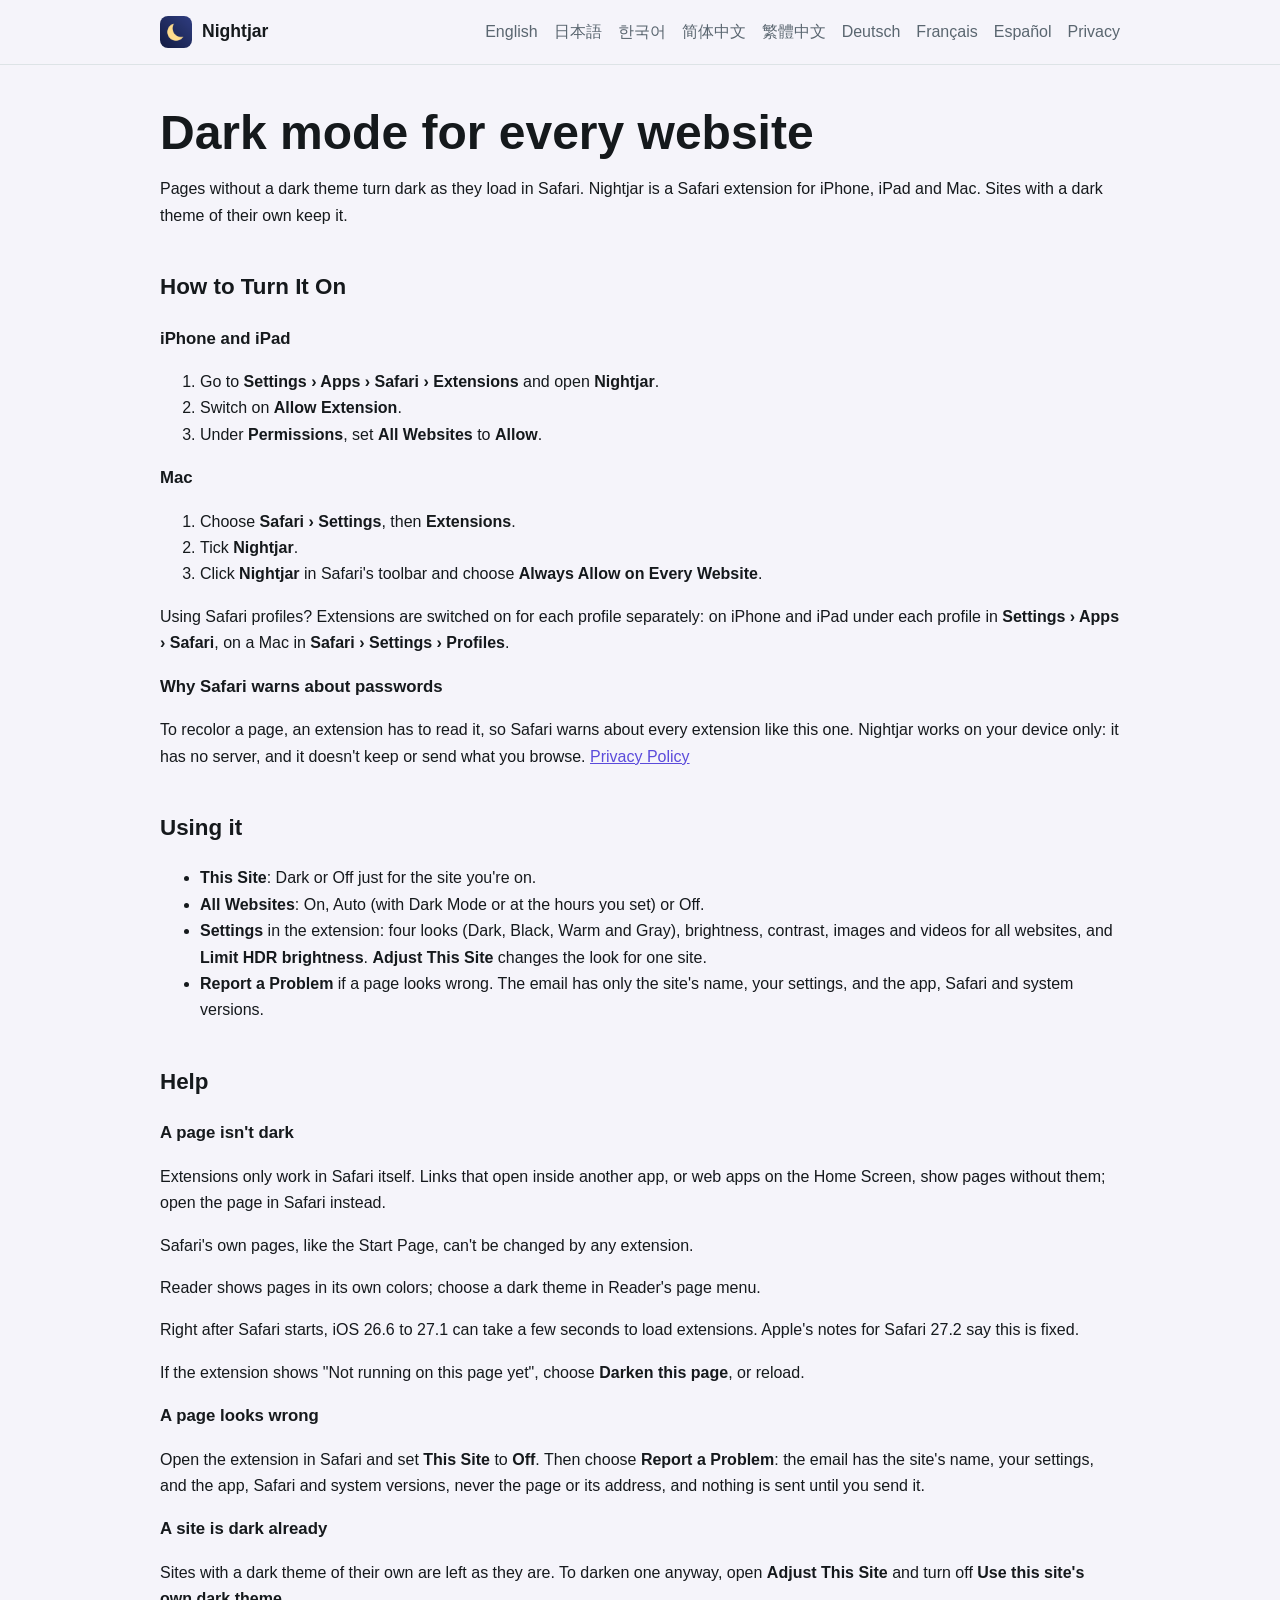
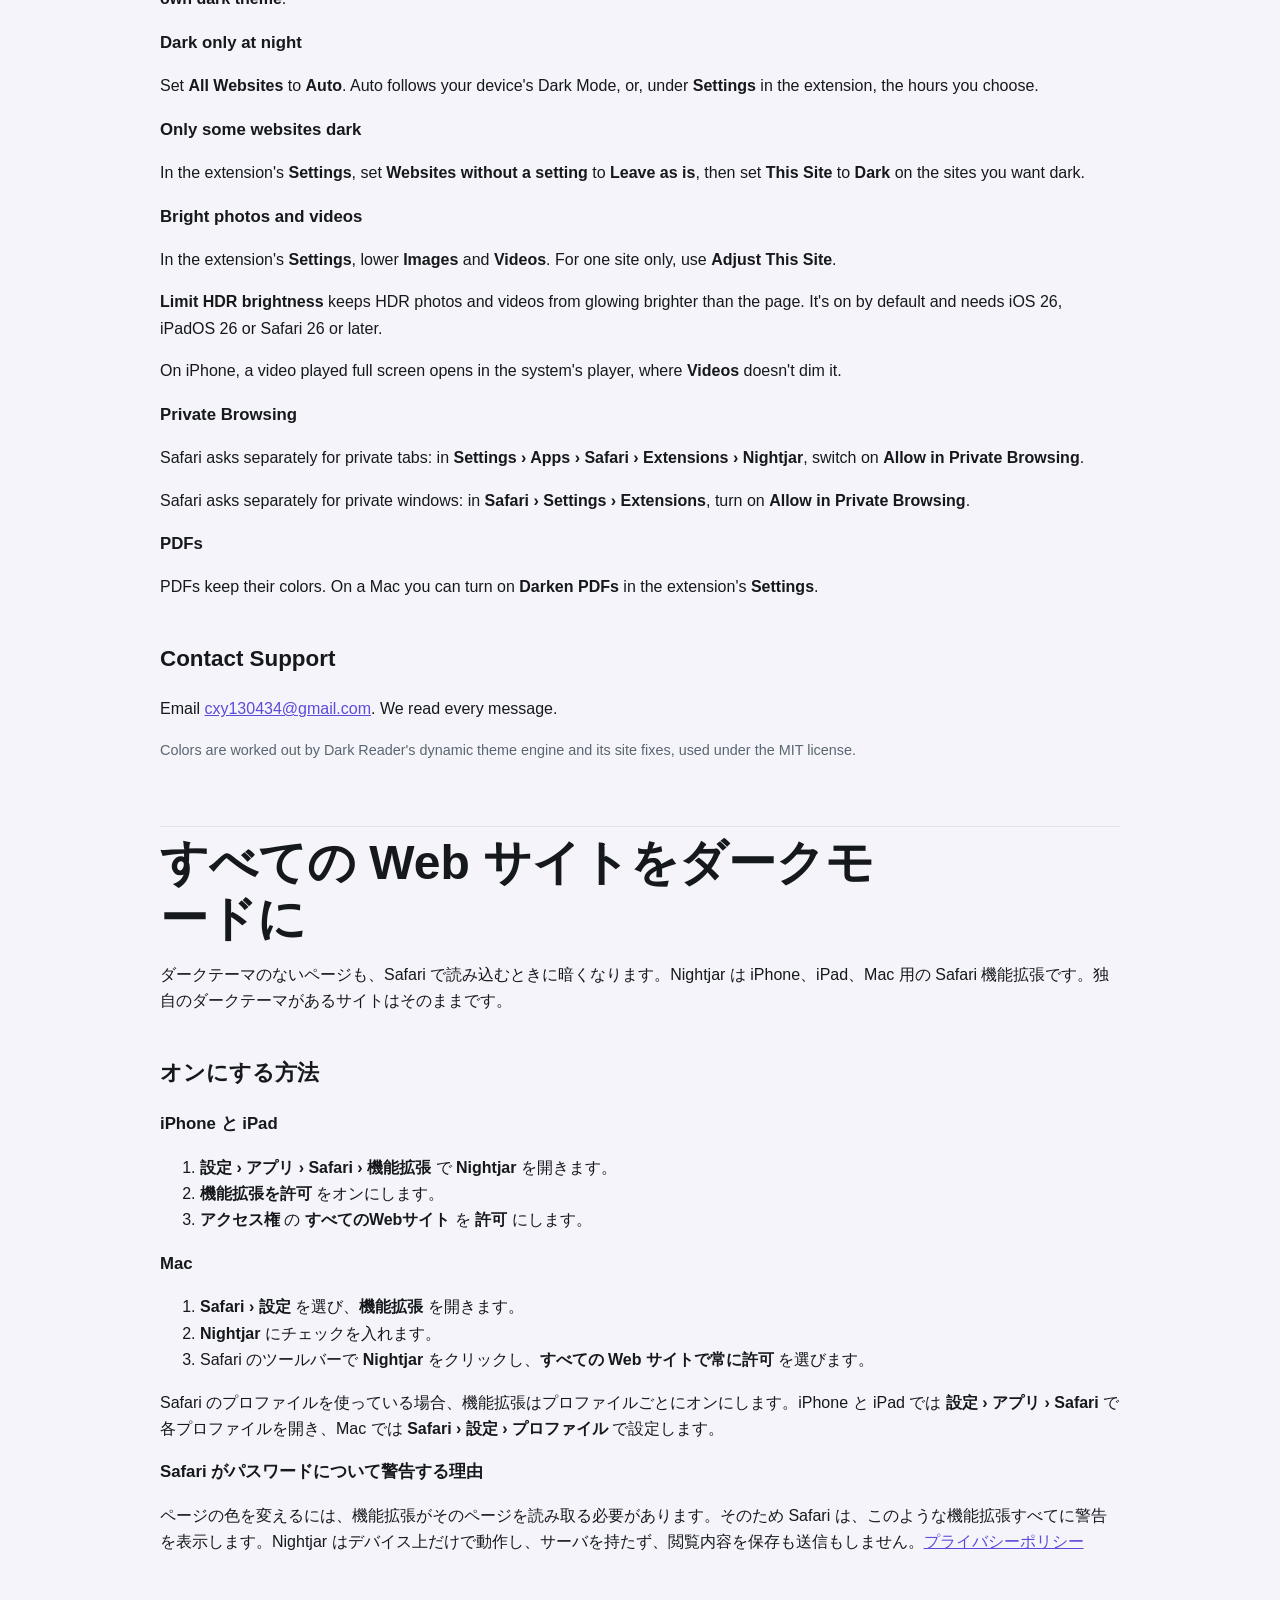
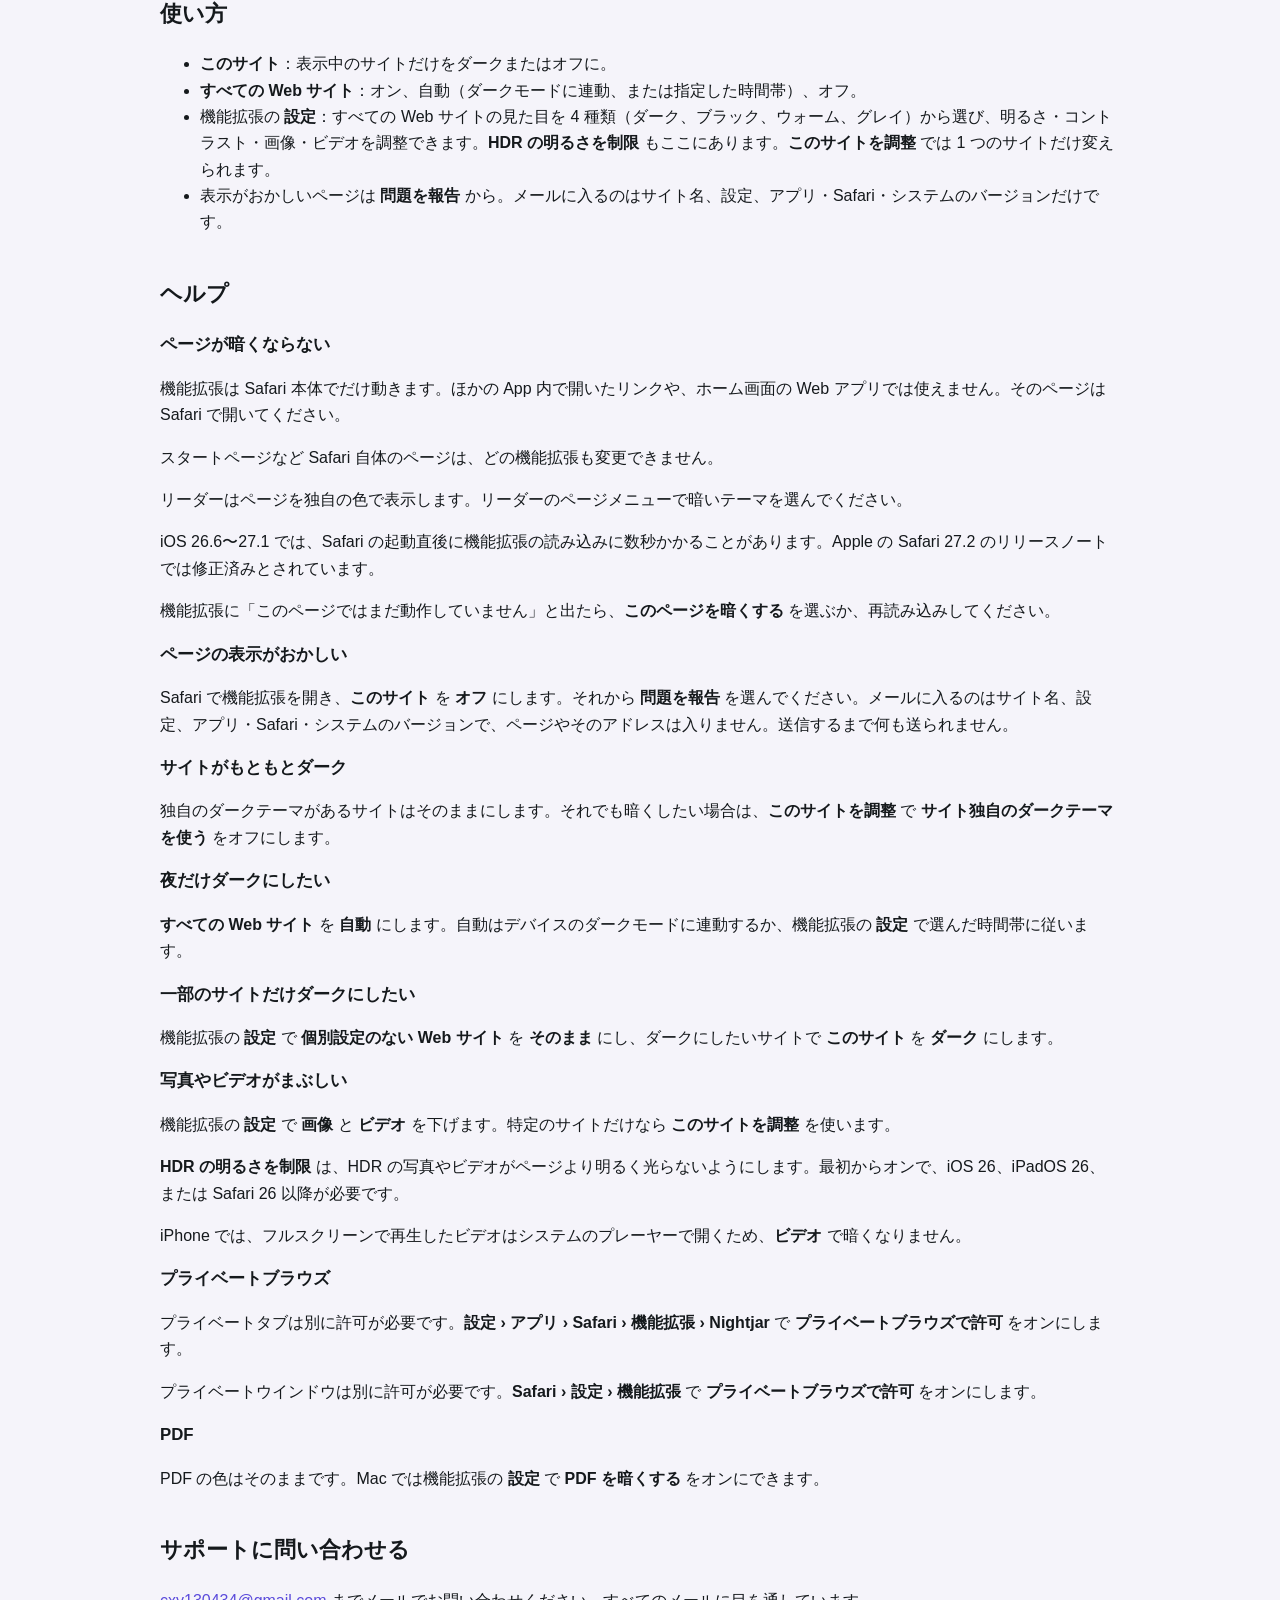
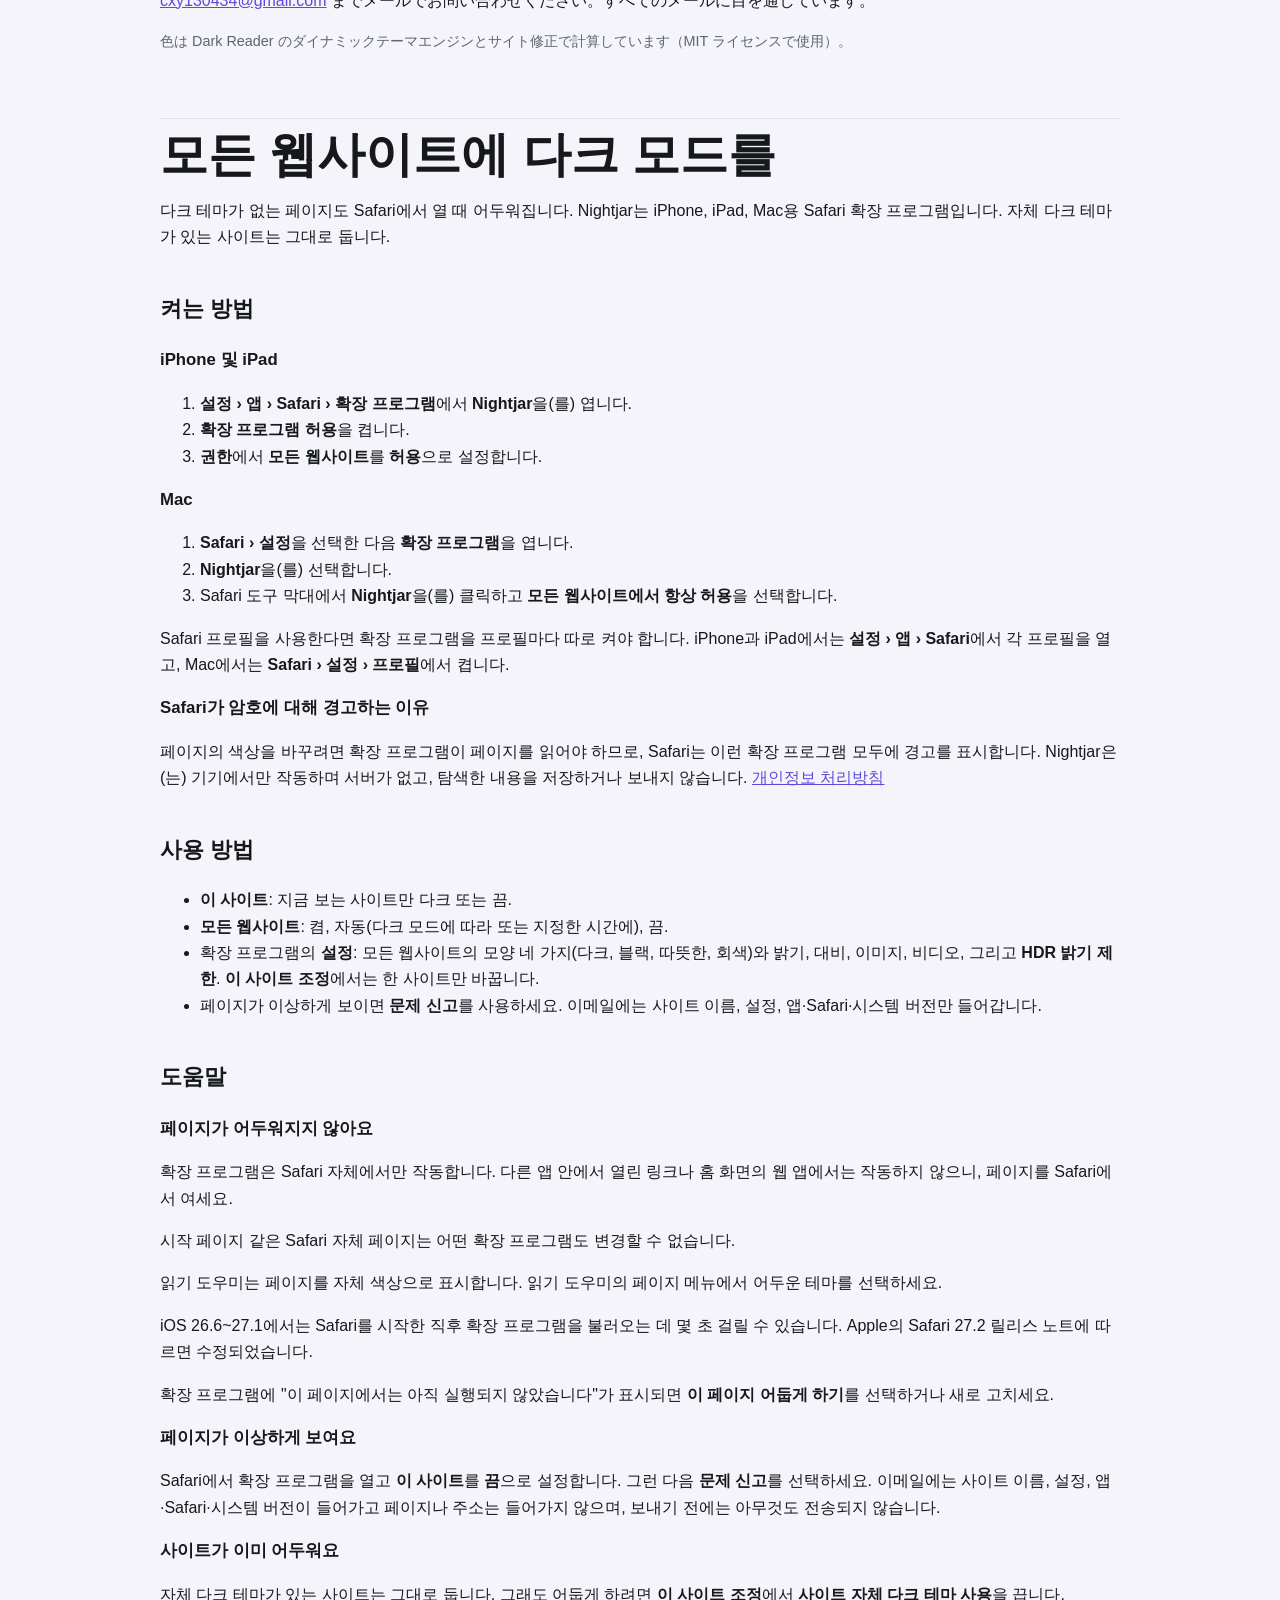
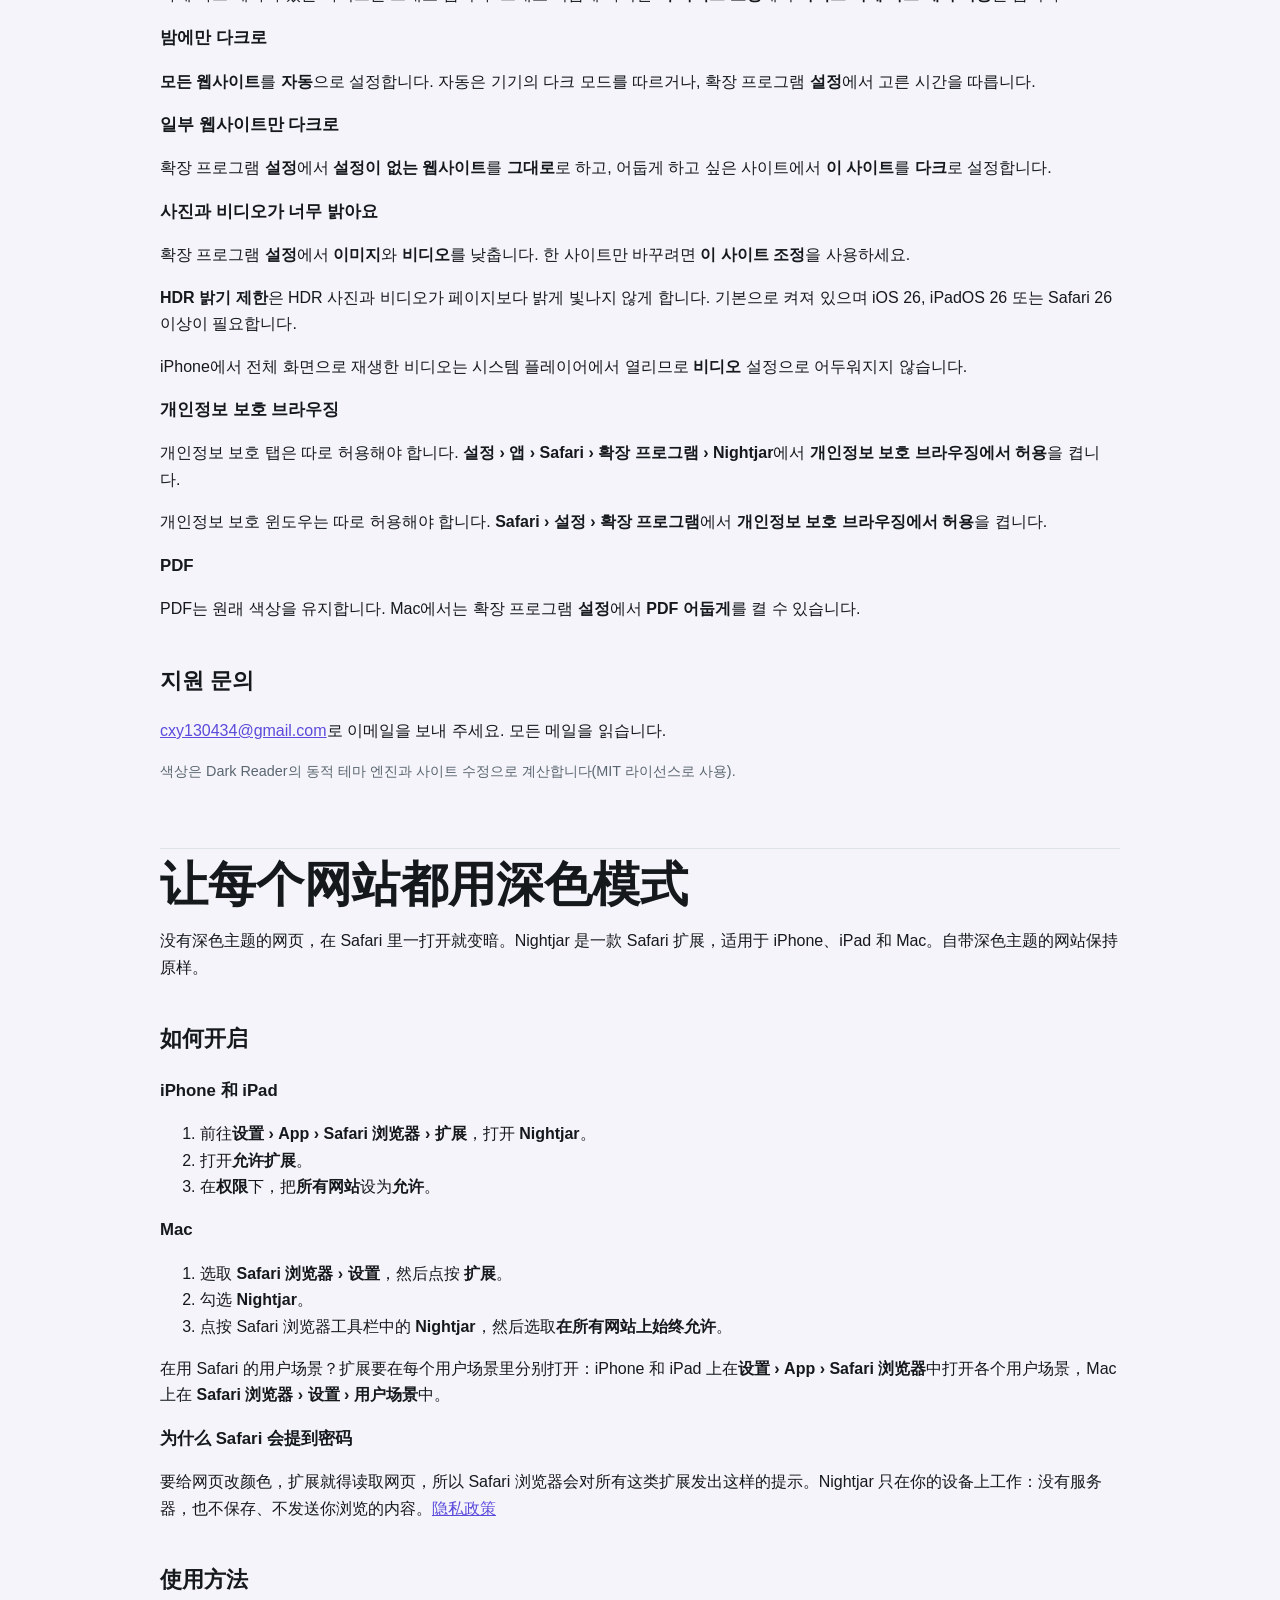
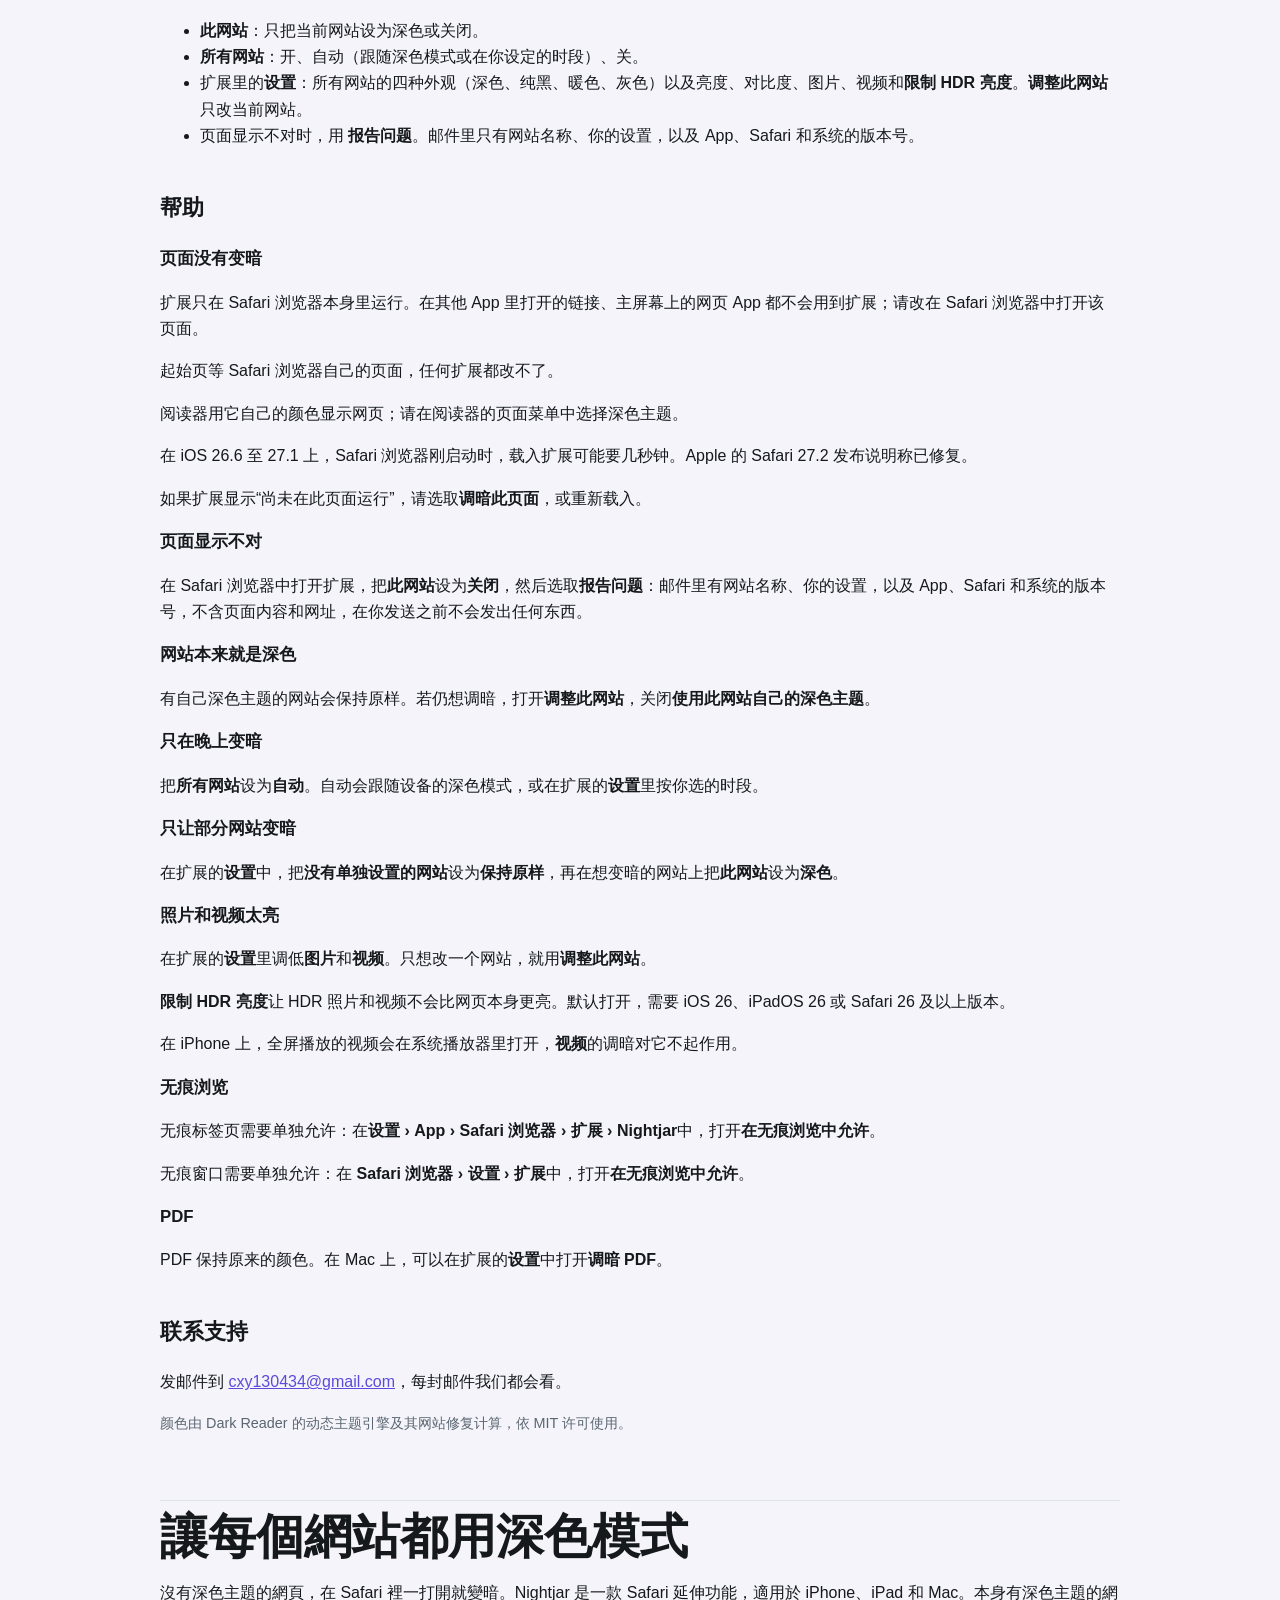
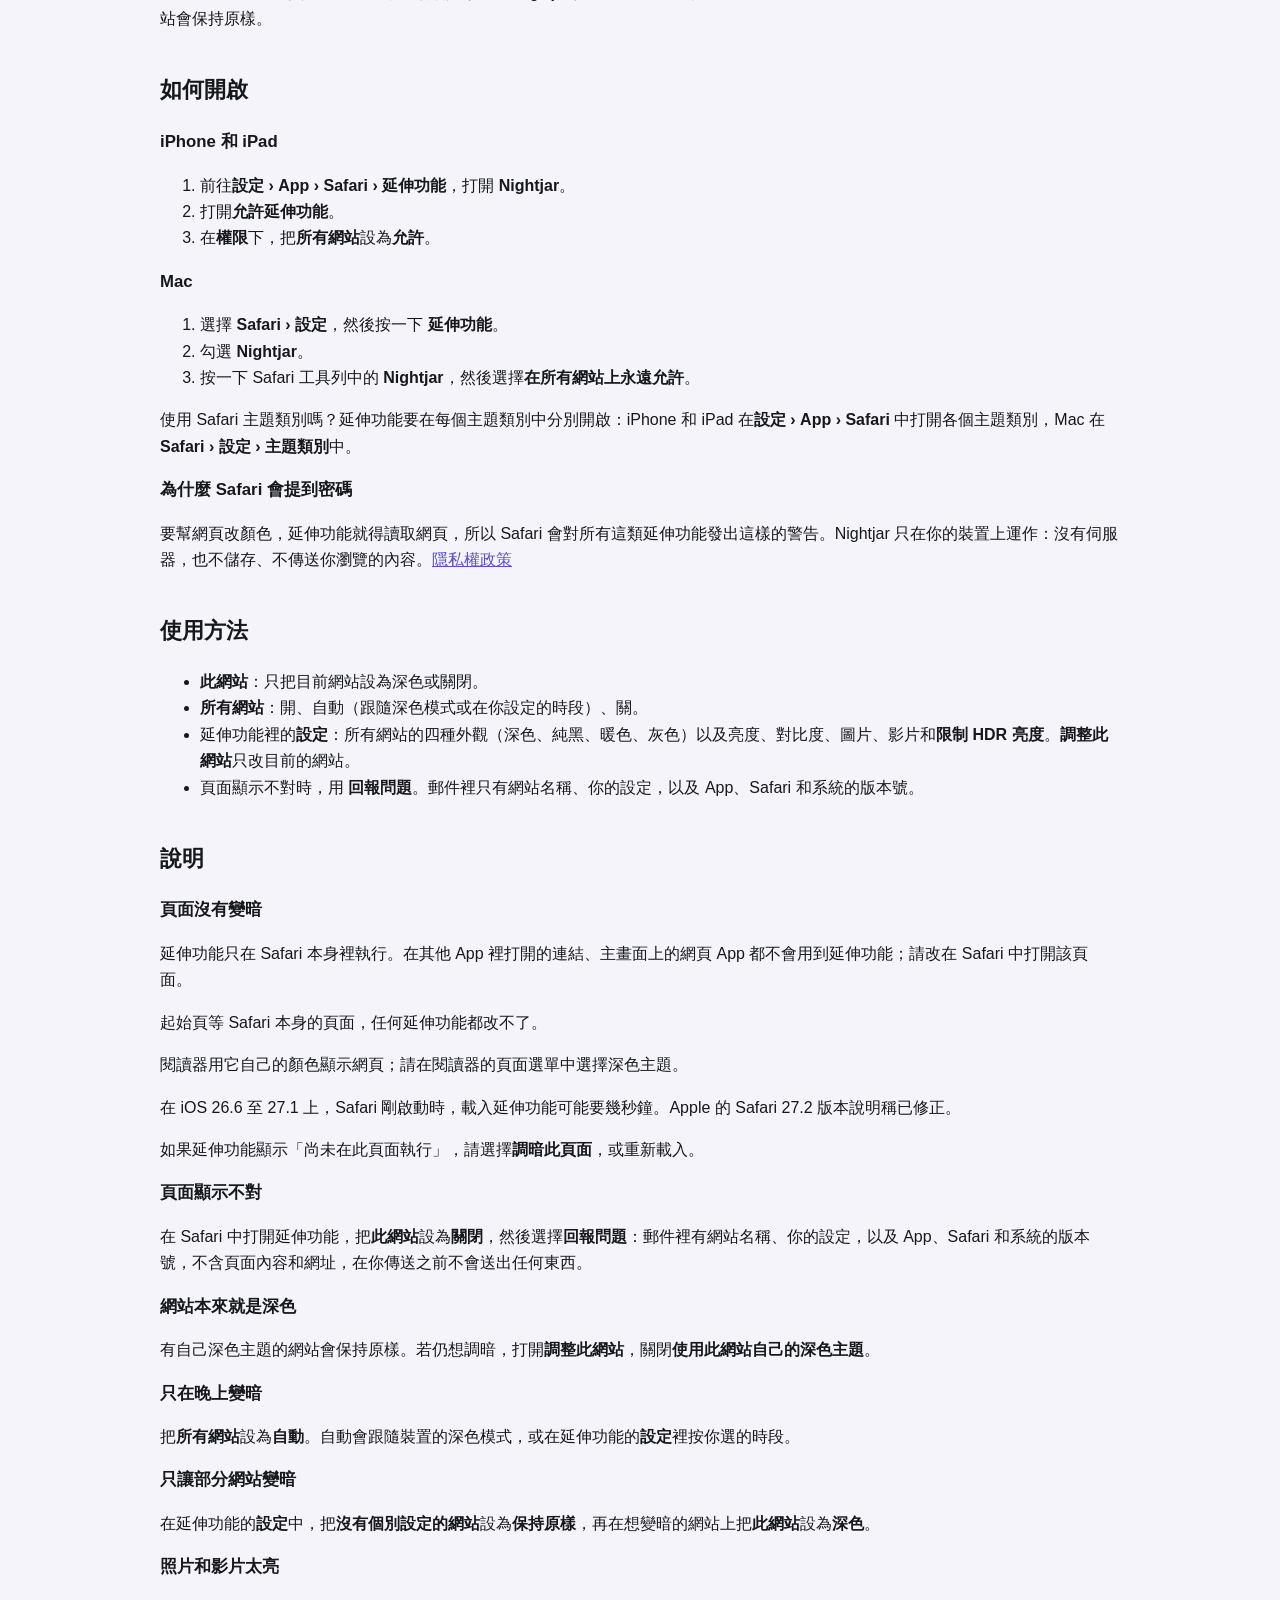
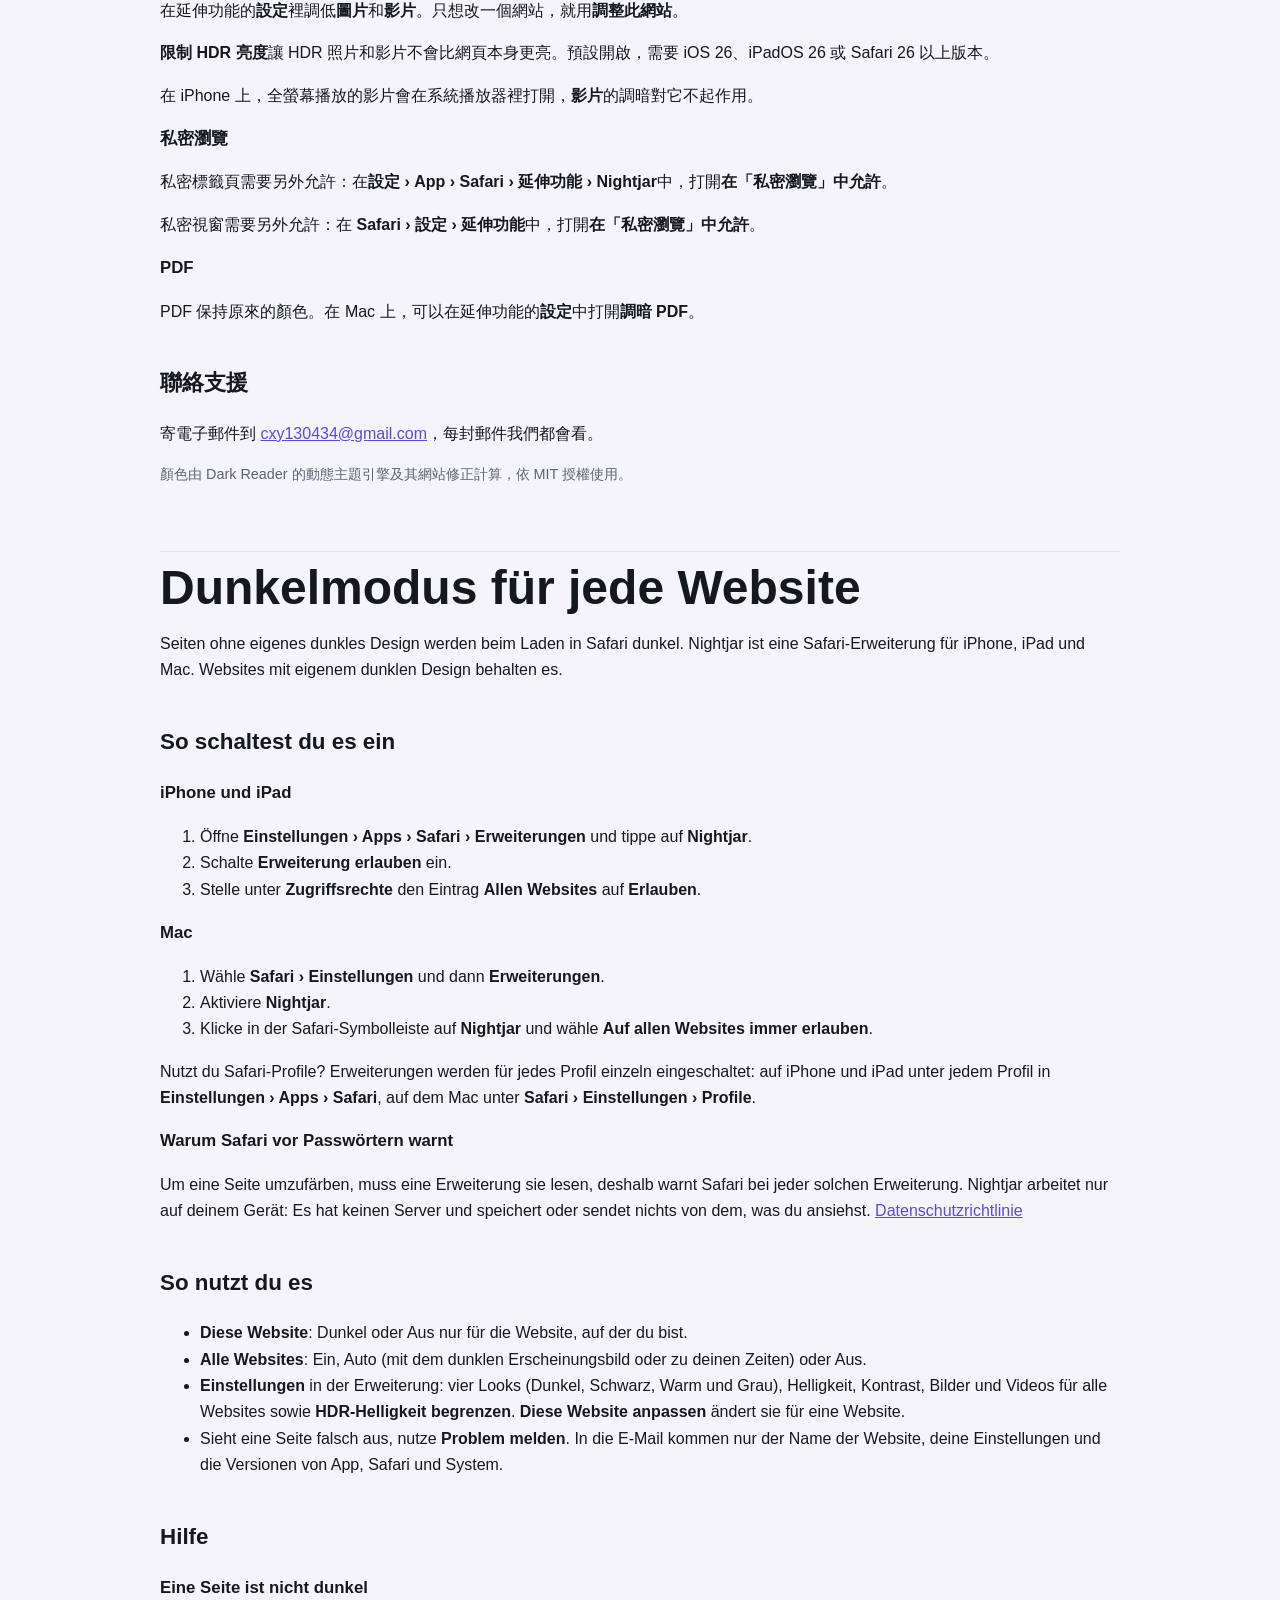
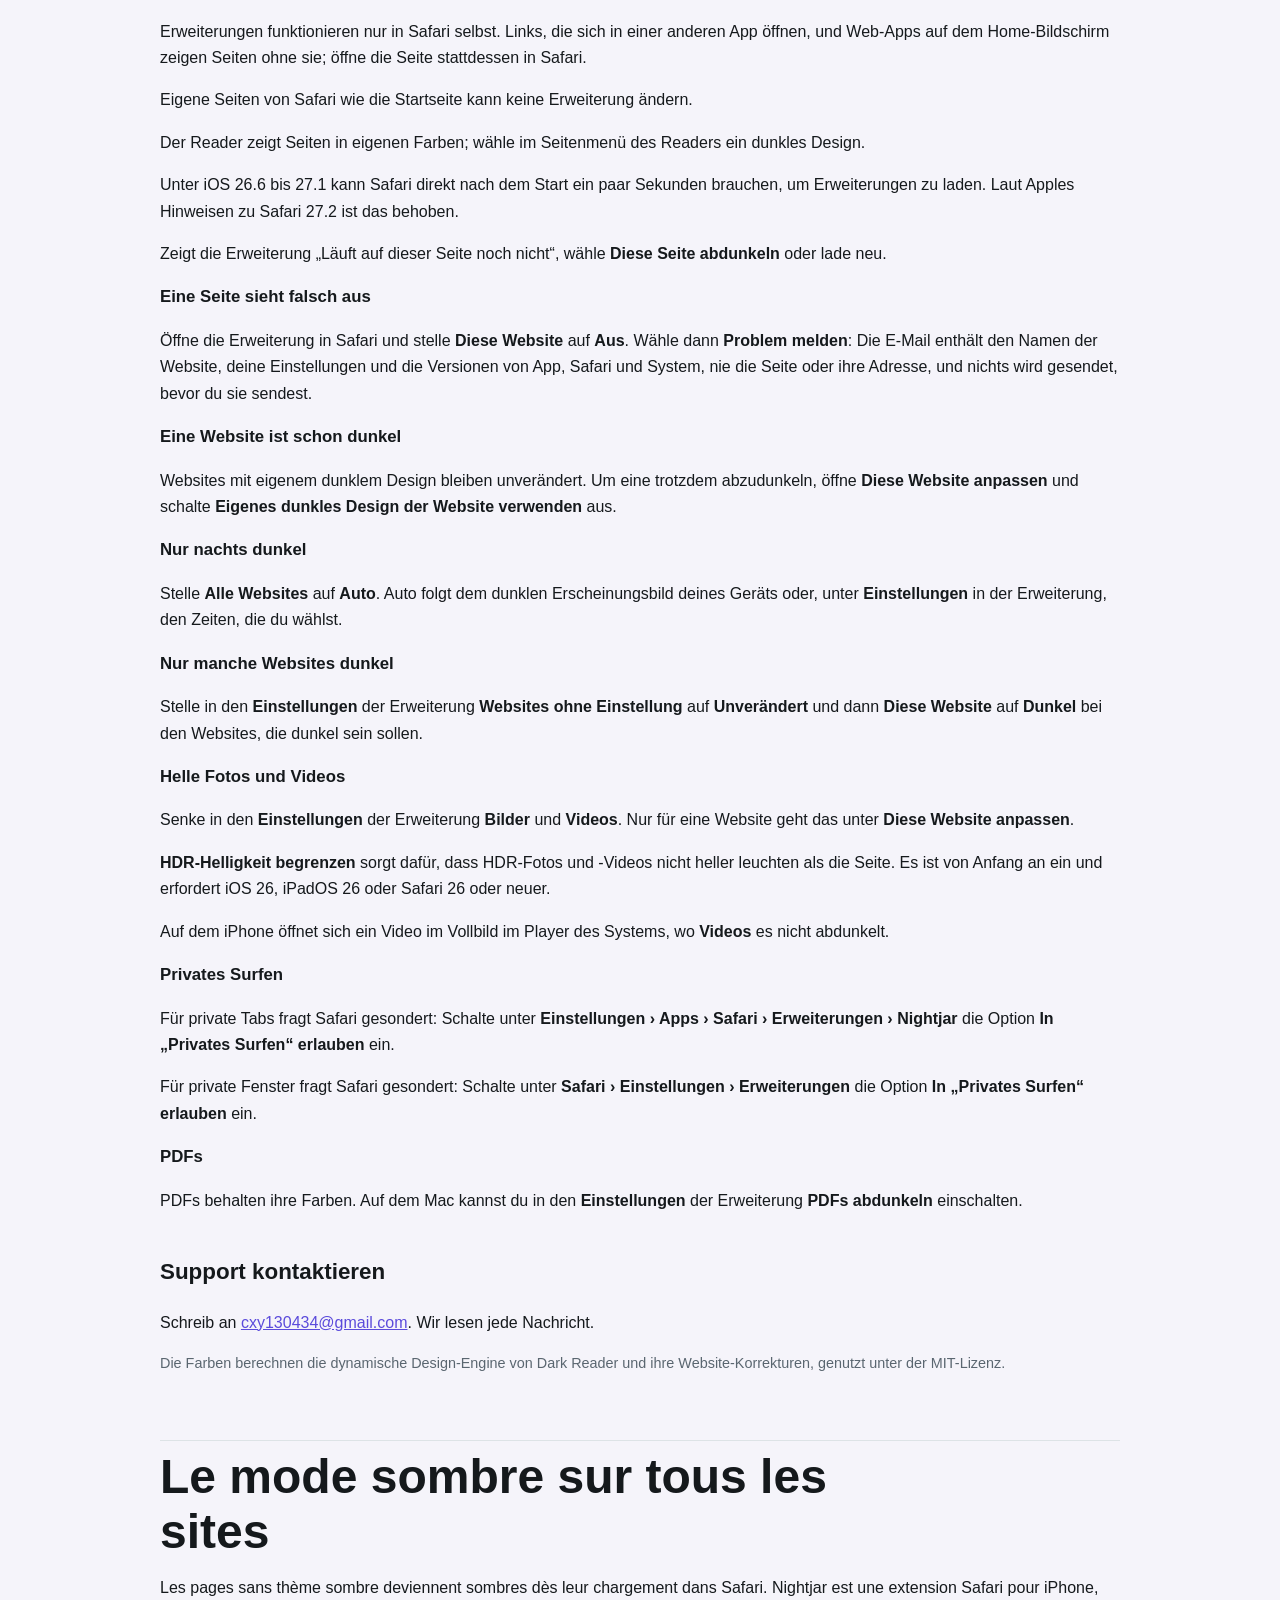
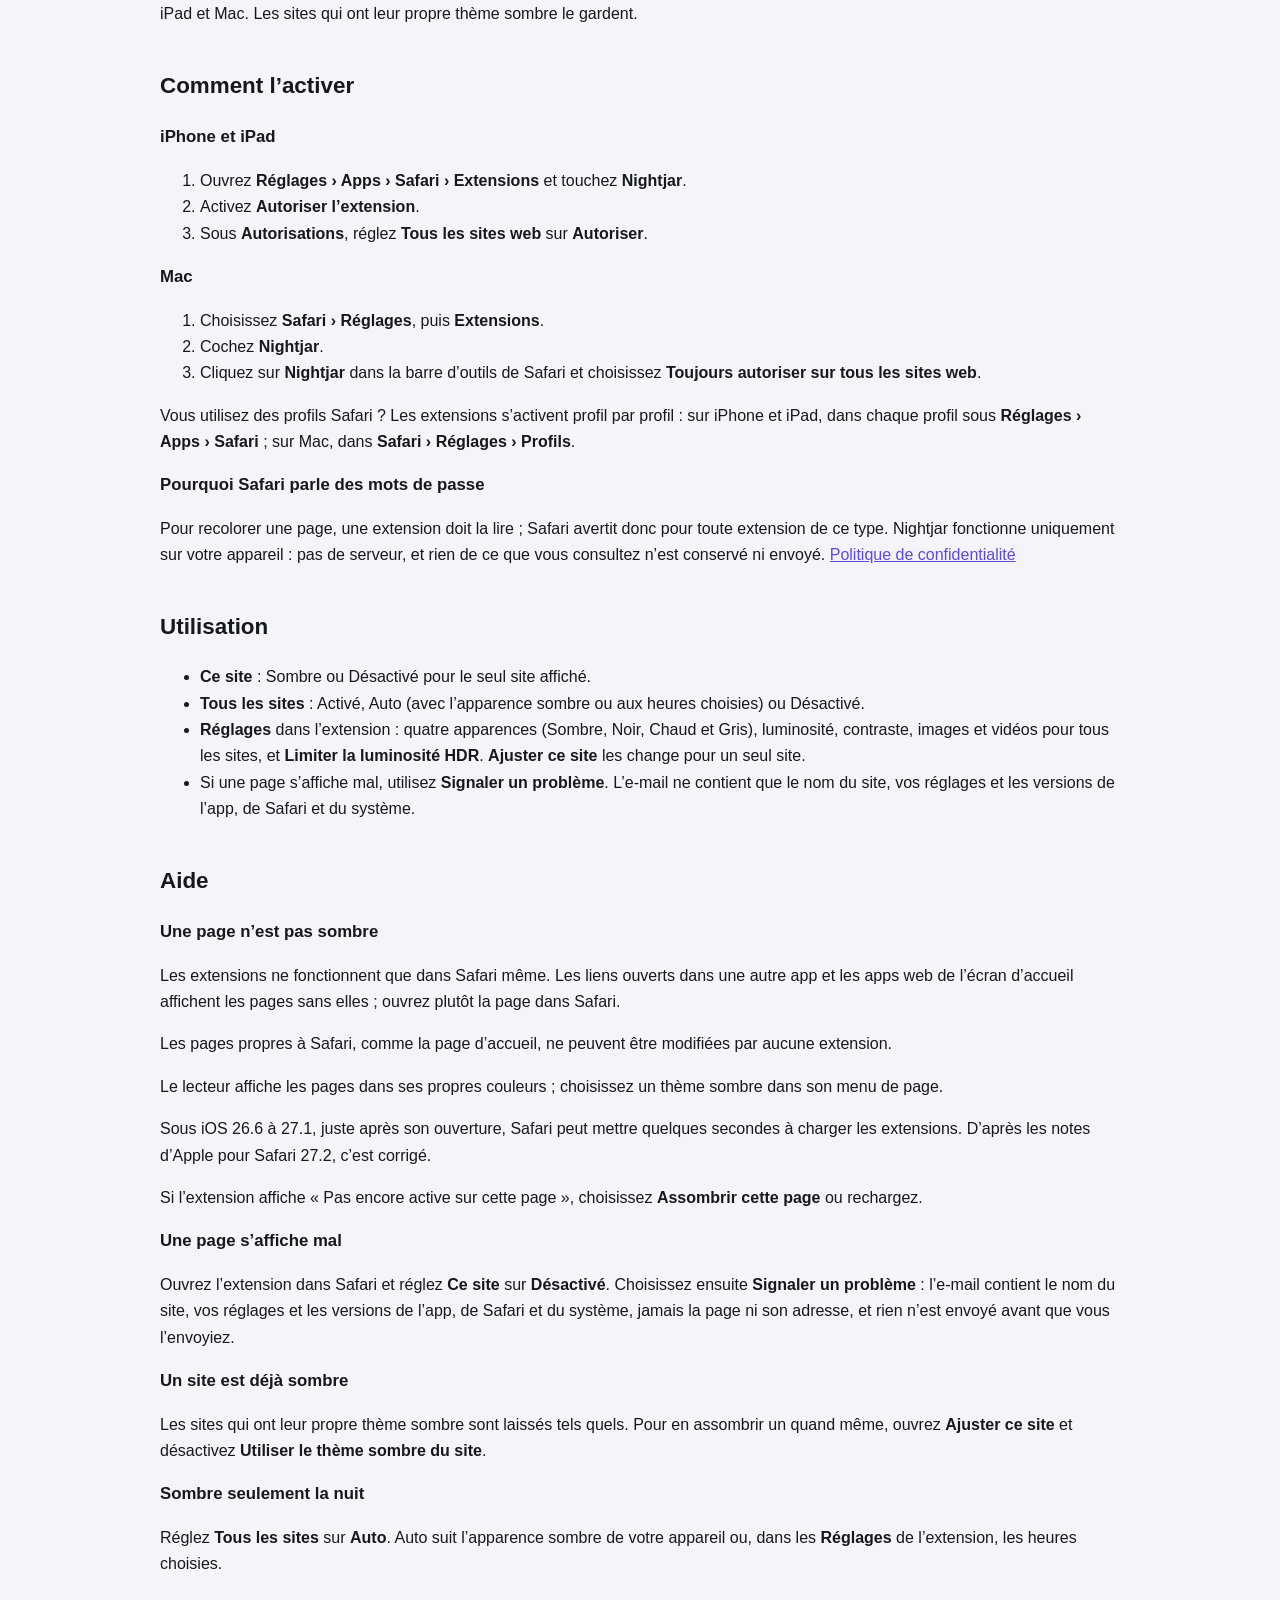
==== commit 4427985f: "docs: publish the Nightjar support site" ====
--- a/index.html
+++ b/index.html
@@ -49,8 +49,8 @@
       <ul>
         <li><strong>This Site</strong>: Dark or Off just for the site you're on.</li>
         <li><strong>All Websites</strong>: On, Auto (with Dark Mode or at the hours you set) or Off.</li>
-        <li><strong>Settings</strong> in the extension: four looks (Dark, Black, Warm and Gray), brightness, contrast and images for all websites. <strong>Adjust This Site</strong> changes them for one site.</li>
-        <li><strong>Report a Problem</strong> if a page looks wrong. Only the site's name and your settings go in the email.</li>
+        <li><strong>Settings</strong> in the extension: four looks (Dark, Black, Warm and Gray), brightness, contrast, images and videos for all websites, and <strong>Limit HDR brightness</strong>. <strong>Adjust This Site</strong> changes the look for one site.</li>
+        <li><strong>Report a Problem</strong> if a page looks wrong. The email has only the site's name, your settings, and the app, Safari and system versions.</li>
       </ul>
       <h2>Help</h2>
       <h3>A page isn't dark</h3>
@@ -60,13 +60,17 @@
       <p>Right after Safari starts, iOS 26.6 to 27.1 can take a few seconds to load extensions. Apple's notes for Safari 27.2 say this is fixed.</p>
       <p>If the extension shows "Not running on this page yet", choose <strong>Darken this page</strong>, or reload.</p>
       <h3>A page looks wrong</h3>
-      <p>Open the extension in Safari and set <strong>This Site</strong> to <strong>Off</strong>. Then choose <strong>Report a Problem</strong>: the email has the site's name and your settings, never the page or its address, and nothing is sent until you send it.</p>
+      <p>Open the extension in Safari and set <strong>This Site</strong> to <strong>Off</strong>. Then choose <strong>Report a Problem</strong>: the email has the site's name, your settings, and the app, Safari and system versions, never the page or its address, and nothing is sent until you send it.</p>
       <h3>A site is dark already</h3>
       <p>Sites with a dark theme of their own are left as they are. To darken one anyway, open <strong>Adjust This Site</strong> and turn off <strong>Use this site's own dark theme</strong>.</p>
       <h3>Dark only at night</h3>
       <p>Set <strong>All Websites</strong> to <strong>Auto</strong>. Auto follows your device's Dark Mode, or, under <strong>Settings</strong> in the extension, the hours you choose.</p>
       <h3>Only some websites dark</h3>
       <p>In the extension's <strong>Settings</strong>, set <strong>Websites without a setting</strong> to <strong>Leave as is</strong>, then set <strong>This Site</strong> to <strong>Dark</strong> on the sites you want dark.</p>
+      <h3>Bright photos and videos</h3>
+      <p>In the extension's <strong>Settings</strong>, lower <strong>Images</strong> and <strong>Videos</strong>. For one site only, use <strong>Adjust This Site</strong>.</p>
+      <p><strong>Limit HDR brightness</strong> keeps HDR photos and videos from glowing brighter than the page. It's on by default and needs iOS 26, iPadOS 26 or Safari 26 or later.</p>
+      <p>On iPhone, a video played full screen opens in the system's player, where <strong>Videos</strong> doesn't dim it.</p>
       <h3>Private Browsing</h3>
       <p>Safari asks separately for private tabs: in <strong>Settings › Apps › Safari › Extensions › Nightjar</strong>, switch on <strong>Allow in Private Browsing</strong>.</p>
       <p>Safari asks separately for private windows: in <strong>Safari › Settings › Extensions</strong>, turn on <strong>Allow in Private Browsing</strong>.</p>
@@ -99,8 +103,8 @@
       <ul>
         <li><strong>このサイト</strong>：表示中のサイトだけをダークまたはオフに。</li>
         <li><strong>すべての Web サイト</strong>：オン、自動（ダークモードに連動、または指定した時間帯）、オフ。</li>
-        <li>機能拡張の <strong>設定</strong>：すべての Web サイトの見た目を 4 種類（ダーク、ブラック、ウォーム、グレイ）から選び、明るさ・コントラスト・画像を調整できます。<strong>このサイトを調整</strong> では 1 つのサイトだけ変えられます。</li>
-        <li>表示がおかしいページは <strong>問題を報告</strong> から。メールに入るのはサイト名と設定だけです。</li>
+        <li>機能拡張の <strong>設定</strong>：すべての Web サイトの見た目を 4 種類（ダーク、ブラック、ウォーム、グレイ）から選び、明るさ・コントラスト・画像・ビデオを調整できます。<strong>HDR の明るさを制限</strong> もここにあります。<strong>このサイトを調整</strong> では 1 つのサイトだけ変えられます。</li>
+        <li>表示がおかしいページは <strong>問題を報告</strong> から。メールに入るのはサイト名、設定、アプリ・Safari・システムのバージョンだけです。</li>
       </ul>
       <h2>ヘルプ</h2>
       <h3>ページが暗くならない</h3>
@@ -110,13 +114,17 @@
       <p>iOS 26.6〜27.1 では、Safari の起動直後に機能拡張の読み込みに数秒かかることがあります。Apple の Safari 27.2 のリリースノートでは修正済みとされています。</p>
       <p>機能拡張に「このページではまだ動作していません」と出たら、<strong>このページを暗くする</strong> を選ぶか、再読み込みしてください。</p>
       <h3>ページの表示がおかしい</h3>
-      <p>Safari で機能拡張を開き、<strong>このサイト</strong> を <strong>オフ</strong> にします。それから <strong>問題を報告</strong> を選んでください。メールにはサイト名と設定だけが入り、ページやそのアドレスは入りません。送信するまで何も送られません。</p>
+      <p>Safari で機能拡張を開き、<strong>このサイト</strong> を <strong>オフ</strong> にします。それから <strong>問題を報告</strong> を選んでください。メールに入るのはサイト名、設定、アプリ・Safari・システムのバージョンで、ページやそのアドレスは入りません。送信するまで何も送られません。</p>
       <h3>サイトがもともとダーク</h3>
       <p>独自のダークテーマがあるサイトはそのままにします。それでも暗くしたい場合は、<strong>このサイトを調整</strong> で <strong>サイト独自のダークテーマを使う</strong> をオフにします。</p>
       <h3>夜だけダークにしたい</h3>
       <p><strong>すべての Web サイト</strong> を <strong>自動</strong> にします。自動はデバイスのダークモードに連動するか、機能拡張の <strong>設定</strong> で選んだ時間帯に従います。</p>
       <h3>一部のサイトだけダークにしたい</h3>
       <p>機能拡張の <strong>設定</strong> で <strong>個別設定のない Web サイト</strong> を <strong>そのまま</strong> にし、ダークにしたいサイトで <strong>このサイト</strong> を <strong>ダーク</strong> にします。</p>
+      <h3>写真やビデオがまぶしい</h3>
+      <p>機能拡張の <strong>設定</strong> で <strong>画像</strong> と <strong>ビデオ</strong> を下げます。特定のサイトだけなら <strong>このサイトを調整</strong> を使います。</p>
+      <p><strong>HDR の明るさを制限</strong> は、HDR の写真やビデオがページより明るく光らないようにします。最初からオンで、iOS 26、iPadOS 26、または Safari 26 以降が必要です。</p>
+      <p>iPhone では、フルスクリーンで再生したビデオはシステムのプレーヤーで開くため、<strong>ビデオ</strong> で暗くなりません。</p>
       <h3>プライベートブラウズ</h3>
       <p>プライベートタブは別に許可が必要です。<strong>設定 › アプリ › Safari › 機能拡張 › Nightjar</strong> で <strong>プライベートブラウズで許可</strong> をオンにします。</p>
       <p>プライベートウインドウは別に許可が必要です。<strong>Safari › 設定 › 機能拡張</strong> で <strong>プライベートブラウズで許可</strong> をオンにします。</p>
@@ -149,8 +157,8 @@
       <ul>
         <li><strong>이 사이트</strong>: 지금 보는 사이트만 다크 또는 끔.</li>
         <li><strong>모든 웹사이트</strong>: 켬, 자동(다크 모드에 따라 또는 지정한 시간에), 끔.</li>
-        <li>확장 프로그램의 <strong>설정</strong>: 모든 웹사이트의 모양 네 가지(다크, 블랙, 따뜻한, 회색)와 밝기, 대비, 이미지. <strong>이 사이트 조정</strong>에서는 한 사이트만 바꿉니다.</li>
-        <li>페이지가 이상하게 보이면 <strong>문제 신고</strong>를 사용하세요. 이메일에는 사이트 이름과 설정만 들어갑니다.</li>
+        <li>확장 프로그램의 <strong>설정</strong>: 모든 웹사이트의 모양 네 가지(다크, 블랙, 따뜻한, 회색)와 밝기, 대비, 이미지, 비디오, 그리고 <strong>HDR 밝기 제한</strong>. <strong>이 사이트 조정</strong>에서는 한 사이트만 바꿉니다.</li>
+        <li>페이지가 이상하게 보이면 <strong>문제 신고</strong>를 사용하세요. 이메일에는 사이트 이름, 설정, 앱·Safari·시스템 버전만 들어갑니다.</li>
       </ul>
       <h2>도움말</h2>
       <h3>페이지가 어두워지지 않아요</h3>
@@ -160,13 +168,17 @@
       <p>iOS 26.6~27.1에서는 Safari를 시작한 직후 확장 프로그램을 불러오는 데 몇 초 걸릴 수 있습니다. Apple의 Safari 27.2 릴리스 노트에 따르면 수정되었습니다.</p>
       <p>확장 프로그램에 "이 페이지에서는 아직 실행되지 않았습니다"가 표시되면 <strong>이 페이지 어둡게 하기</strong>를 선택하거나 새로 고치세요.</p>
       <h3>페이지가 이상하게 보여요</h3>
-      <p>Safari에서 확장 프로그램을 열고 <strong>이 사이트</strong>를 <strong>끔</strong>으로 설정합니다. 그런 다음 <strong>문제 신고</strong>를 선택하세요. 이메일에는 사이트 이름과 설정만 들어가고 페이지나 주소는 들어가지 않으며, 보내기 전에는 아무것도 전송되지 않습니다.</p>
+      <p>Safari에서 확장 프로그램을 열고 <strong>이 사이트</strong>를 <strong>끔</strong>으로 설정합니다. 그런 다음 <strong>문제 신고</strong>를 선택하세요. 이메일에는 사이트 이름, 설정, 앱·Safari·시스템 버전이 들어가고 페이지나 주소는 들어가지 않으며, 보내기 전에는 아무것도 전송되지 않습니다.</p>
       <h3>사이트가 이미 어두워요</h3>
       <p>자체 다크 테마가 있는 사이트는 그대로 둡니다. 그래도 어둡게 하려면 <strong>이 사이트 조정</strong>에서 <strong>사이트 자체 다크 테마 사용</strong>을 끕니다.</p>
       <h3>밤에만 다크로</h3>
       <p><strong>모든 웹사이트</strong>를 <strong>자동</strong>으로 설정합니다. 자동은 기기의 다크 모드를 따르거나, 확장 프로그램 <strong>설정</strong>에서 고른 시간을 따릅니다.</p>
       <h3>일부 웹사이트만 다크로</h3>
       <p>확장 프로그램 <strong>설정</strong>에서 <strong>설정이 없는 웹사이트</strong>를 <strong>그대로</strong>로 하고, 어둡게 하고 싶은 사이트에서 <strong>이 사이트</strong>를 <strong>다크</strong>로 설정합니다.</p>
+      <h3>사진과 비디오가 너무 밝아요</h3>
+      <p>확장 프로그램 <strong>설정</strong>에서 <strong>이미지</strong>와 <strong>비디오</strong>를 낮춥니다. 한 사이트만 바꾸려면 <strong>이 사이트 조정</strong>을 사용하세요.</p>
+      <p><strong>HDR 밝기 제한</strong>은 HDR 사진과 비디오가 페이지보다 밝게 빛나지 않게 합니다. 기본으로 켜져 있으며 iOS 26, iPadOS 26 또는 Safari 26 이상이 필요합니다.</p>
+      <p>iPhone에서 전체 화면으로 재생한 비디오는 시스템 플레이어에서 열리므로 <strong>비디오</strong> 설정으로 어두워지지 않습니다.</p>
       <h3>개인정보 보호 브라우징</h3>
       <p>개인정보 보호 탭은 따로 허용해야 합니다. <strong>설정 › 앱 › Safari › 확장 프로그램 › Nightjar</strong>에서 <strong>개인정보 보호 브라우징에서 허용</strong>을 켭니다.</p>
       <p>개인정보 보호 윈도우는 따로 허용해야 합니다. <strong>Safari › 설정 › 확장 프로그램</strong>에서 <strong>개인정보 보호 브라우징에서 허용</strong>을 켭니다.</p>
@@ -199,8 +211,8 @@
       <ul>
         <li><strong>此网站</strong>：只把当前网站设为深色或关闭。</li>
         <li><strong>所有网站</strong>：开、自动（跟随深色模式或在你设定的时段）、关。</li>
-        <li>扩展里的<strong>设置</strong>：所有网站的四种外观（深色、纯黑、暖色、灰色）以及亮度、对比度和图片。<strong>调整此网站</strong>只改当前网站。</li>
-        <li>页面显示不对时，用 <strong>报告问题</strong>。邮件里只有网站名称和你的设置。</li>
+        <li>扩展里的<strong>设置</strong>：所有网站的四种外观（深色、纯黑、暖色、灰色）以及亮度、对比度、图片、视频和<strong>限制 HDR 亮度</strong>。<strong>调整此网站</strong>只改当前网站。</li>
+        <li>页面显示不对时，用 <strong>报告问题</strong>。邮件里只有网站名称、你的设置，以及 App、Safari 和系统的版本号。</li>
       </ul>
       <h2>帮助</h2>
       <h3>页面没有变暗</h3>
@@ -210,13 +222,17 @@
       <p>在 iOS 26.6 至 27.1 上，Safari 浏览器刚启动时，载入扩展可能要几秒钟。Apple 的 Safari 27.2 发布说明称已修复。</p>
       <p>如果扩展显示“尚未在此页面运行”，请选取<strong>调暗此页面</strong>，或重新载入。</p>
       <h3>页面显示不对</h3>
-      <p>在 Safari 浏览器中打开扩展，把<strong>此网站</strong>设为<strong>关闭</strong>，然后选取<strong>报告问题</strong>：邮件里只有网站名称和你的设置，不含页面内容和网址，在你发送之前不会发出任何东西。</p>
+      <p>在 Safari 浏览器中打开扩展，把<strong>此网站</strong>设为<strong>关闭</strong>，然后选取<strong>报告问题</strong>：邮件里有网站名称、你的设置，以及 App、Safari 和系统的版本号，不含页面内容和网址，在你发送之前不会发出任何东西。</p>
       <h3>网站本来就是深色</h3>
       <p>有自己深色主题的网站会保持原样。若仍想调暗，打开<strong>调整此网站</strong>，关闭<strong>使用此网站自己的深色主题</strong>。</p>
       <h3>只在晚上变暗</h3>
       <p>把<strong>所有网站</strong>设为<strong>自动</strong>。自动会跟随设备的深色模式，或在扩展的<strong>设置</strong>里按你选的时段。</p>
       <h3>只让部分网站变暗</h3>
       <p>在扩展的<strong>设置</strong>中，把<strong>没有单独设置的网站</strong>设为<strong>保持原样</strong>，再在想变暗的网站上把<strong>此网站</strong>设为<strong>深色</strong>。</p>
+      <h3>照片和视频太亮</h3>
+      <p>在扩展的<strong>设置</strong>里调低<strong>图片</strong>和<strong>视频</strong>。只想改一个网站，就用<strong>调整此网站</strong>。</p>
+      <p><strong>限制 HDR 亮度</strong>让 HDR 照片和视频不会比网页本身更亮。默认打开，需要 iOS 26、iPadOS 26 或 Safari 26 及以上版本。</p>
+      <p>在 iPhone 上，全屏播放的视频会在系统播放器里打开，<strong>视频</strong>的调暗对它不起作用。</p>
       <h3>无痕浏览</h3>
       <p>无痕标签页需要单独允许：在<strong>设置 › App › Safari 浏览器 › 扩展 › Nightjar</strong>中，打开<strong>在无痕浏览中允许</strong>。</p>
       <p>无痕窗口需要单独允许：在 <strong>Safari 浏览器 › 设置 › 扩展</strong>中，打开<strong>在无痕浏览中允许</strong>。</p>
@@ -249,8 +265,8 @@
       <ul>
         <li><strong>此網站</strong>：只把目前網站設為深色或關閉。</li>
         <li><strong>所有網站</strong>：開、自動（跟隨深色模式或在你設定的時段）、關。</li>
-        <li>延伸功能裡的<strong>設定</strong>：所有網站的四種外觀（深色、純黑、暖色、灰色）以及亮度、對比度和圖片。<strong>調整此網站</strong>只改目前的網站。</li>
-        <li>頁面顯示不對時，用 <strong>回報問題</strong>。郵件裡只有網站名稱和你的設定。</li>
+        <li>延伸功能裡的<strong>設定</strong>：所有網站的四種外觀（深色、純黑、暖色、灰色）以及亮度、對比度、圖片、影片和<strong>限制 HDR 亮度</strong>。<strong>調整此網站</strong>只改目前的網站。</li>
+        <li>頁面顯示不對時，用 <strong>回報問題</strong>。郵件裡只有網站名稱、你的設定，以及 App、Safari 和系統的版本號。</li>
       </ul>
       <h2>說明</h2>
       <h3>頁面沒有變暗</h3>
@@ -260,13 +276,17 @@
       <p>在 iOS 26.6 至 27.1 上，Safari 剛啟動時，載入延伸功能可能要幾秒鐘。Apple 的 Safari 27.2 版本說明稱已修正。</p>
       <p>如果延伸功能顯示「尚未在此頁面執行」，請選擇<strong>調暗此頁面</strong>，或重新載入。</p>
       <h3>頁面顯示不對</h3>
-      <p>在 Safari 中打開延伸功能，把<strong>此網站</strong>設為<strong>關閉</strong>，然後選擇<strong>回報問題</strong>：郵件裡只有網站名稱和你的設定，不含頁面內容和網址，在你傳送之前不會送出任何東西。</p>
+      <p>在 Safari 中打開延伸功能，把<strong>此網站</strong>設為<strong>關閉</strong>，然後選擇<strong>回報問題</strong>：郵件裡有網站名稱、你的設定，以及 App、Safari 和系統的版本號，不含頁面內容和網址，在你傳送之前不會送出任何東西。</p>
       <h3>網站本來就是深色</h3>
       <p>有自己深色主題的網站會保持原樣。若仍想調暗，打開<strong>調整此網站</strong>，關閉<strong>使用此網站自己的深色主題</strong>。</p>
       <h3>只在晚上變暗</h3>
       <p>把<strong>所有網站</strong>設為<strong>自動</strong>。自動會跟隨裝置的深色模式，或在延伸功能的<strong>設定</strong>裡按你選的時段。</p>
       <h3>只讓部分網站變暗</h3>
       <p>在延伸功能的<strong>設定</strong>中，把<strong>沒有個別設定的網站</strong>設為<strong>保持原樣</strong>，再在想變暗的網站上把<strong>此網站</strong>設為<strong>深色</strong>。</p>
+      <h3>照片和影片太亮</h3>
+      <p>在延伸功能的<strong>設定</strong>裡調低<strong>圖片</strong>和<strong>影片</strong>。只想改一個網站，就用<strong>調整此網站</strong>。</p>
+      <p><strong>限制 HDR 亮度</strong>讓 HDR 照片和影片不會比網頁本身更亮。預設開啟，需要 iOS 26、iPadOS 26 或 Safari 26 以上版本。</p>
+      <p>在 iPhone 上，全螢幕播放的影片會在系統播放器裡打開，<strong>影片</strong>的調暗對它不起作用。</p>
       <h3>私密瀏覽</h3>
       <p>私密標籤頁需要另外允許：在<strong>設定 › App › Safari › 延伸功能 › Nightjar</strong>中，打開<strong>在「私密瀏覽」中允許</strong>。</p>
       <p>私密視窗需要另外允許：在 <strong>Safari › 設定 › 延伸功能</strong>中，打開<strong>在「私密瀏覽」中允許</strong>。</p>
@@ -299,8 +319,8 @@
       <ul>
         <li><strong>Diese Website</strong>: Dunkel oder Aus nur für die Website, auf der du bist.</li>
         <li><strong>Alle Websites</strong>: Ein, Auto (mit dem dunklen Erscheinungsbild oder zu deinen Zeiten) oder Aus.</li>
-        <li><strong>Einstellungen</strong> in der Erweiterung: vier Looks (Dunkel, Schwarz, Warm und Grau), Helligkeit, Kontrast und Bilder für alle Websites. <strong>Diese Website anpassen</strong> ändert sie für eine Website.</li>
-        <li>Sieht eine Seite falsch aus, nutze <strong>Problem melden</strong>. In die E-Mail kommen nur der Name der Website und deine Einstellungen.</li>
+        <li><strong>Einstellungen</strong> in der Erweiterung: vier Looks (Dunkel, Schwarz, Warm und Grau), Helligkeit, Kontrast, Bilder und Videos für alle Websites sowie <strong>HDR-Helligkeit begrenzen</strong>. <strong>Diese Website anpassen</strong> ändert sie für eine Website.</li>
+        <li>Sieht eine Seite falsch aus, nutze <strong>Problem melden</strong>. In die E-Mail kommen nur der Name der Website, deine Einstellungen und die Versionen von App, Safari und System.</li>
       </ul>
       <h2>Hilfe</h2>
       <h3>Eine Seite ist nicht dunkel</h3>
@@ -310,13 +330,17 @@
       <p>Unter iOS 26.6 bis 27.1 kann Safari direkt nach dem Start ein paar Sekunden brauchen, um Erweiterungen zu laden. Laut Apples Hinweisen zu Safari 27.2 ist das behoben.</p>
       <p>Zeigt die Erweiterung „Läuft auf dieser Seite noch nicht“, wähle <strong>Diese Seite abdunkeln</strong> oder lade neu.</p>
       <h3>Eine Seite sieht falsch aus</h3>
-      <p>Öffne die Erweiterung in Safari und stelle <strong>Diese Website</strong> auf <strong>Aus</strong>. Wähle dann <strong>Problem melden</strong>: Die E-Mail enthält den Namen der Website und deine Einstellungen, nie die Seite oder ihre Adresse, und nichts wird gesendet, bevor du sie sendest.</p>
+      <p>Öffne die Erweiterung in Safari und stelle <strong>Diese Website</strong> auf <strong>Aus</strong>. Wähle dann <strong>Problem melden</strong>: Die E-Mail enthält den Namen der Website, deine Einstellungen und die Versionen von App, Safari und System, nie die Seite oder ihre Adresse, und nichts wird gesendet, bevor du sie sendest.</p>
       <h3>Eine Website ist schon dunkel</h3>
       <p>Websites mit eigenem dunklem Design bleiben unverändert. Um eine trotzdem abzudunkeln, öffne <strong>Diese Website anpassen</strong> und schalte <strong>Eigenes dunkles Design der Website verwenden</strong> aus.</p>
       <h3>Nur nachts dunkel</h3>
       <p>Stelle <strong>Alle Websites</strong> auf <strong>Auto</strong>. Auto folgt dem dunklen Erscheinungsbild deines Geräts oder, unter <strong>Einstellungen</strong> in der Erweiterung, den Zeiten, die du wählst.</p>
       <h3>Nur manche Websites dunkel</h3>
       <p>Stelle in den <strong>Einstellungen</strong> der Erweiterung <strong>Websites ohne Einstellung</strong> auf <strong>Unverändert</strong> und dann <strong>Diese Website</strong> auf <strong>Dunkel</strong> bei den Websites, die dunkel sein sollen.</p>
+      <h3>Helle Fotos und Videos</h3>
+      <p>Senke in den <strong>Einstellungen</strong> der Erweiterung <strong>Bilder</strong> und <strong>Videos</strong>. Nur für eine Website geht das unter <strong>Diese Website anpassen</strong>.</p>
+      <p><strong>HDR-Helligkeit begrenzen</strong> sorgt dafür, dass HDR-Fotos und -Videos nicht heller leuchten als die Seite. Es ist von Anfang an ein und erfordert iOS 26, iPadOS 26 oder Safari 26 oder neuer.</p>
+      <p>Auf dem iPhone öffnet sich ein Video im Vollbild im Player des Systems, wo <strong>Videos</strong> es nicht abdunkelt.</p>
       <h3>Privates Surfen</h3>
       <p>Für private Tabs fragt Safari gesondert: Schalte unter <strong>Einstellungen › Apps › Safari › Erweiterungen › Nightjar</strong> die Option <strong>In „Privates Surfen“ erlauben</strong> ein.</p>
       <p>Für private Fenster fragt Safari gesondert: Schalte unter <strong>Safari › Einstellungen › Erweiterungen</strong> die Option <strong>In „Privates Surfen“ erlauben</strong> ein.</p>
@@ -349,8 +373,8 @@
       <ul>
         <li><strong>Ce site</strong> : Sombre ou Désactivé pour le seul site affiché.</li>
         <li><strong>Tous les sites</strong> : Activé, Auto (avec l’apparence sombre ou aux heures choisies) ou Désactivé.</li>
-        <li><strong>Réglages</strong> dans l’extension : quatre apparences (Sombre, Noir, Chaud et Gris), luminosité, contraste et images pour tous les sites. <strong>Ajuster ce site</strong> les change pour un seul site.</li>
-        <li>Si une page s’affiche mal, utilisez <strong>Signaler un problème</strong>. L’e-mail ne contient que le nom du site et vos réglages.</li>
+        <li><strong>Réglages</strong> dans l’extension : quatre apparences (Sombre, Noir, Chaud et Gris), luminosité, contraste, images et vidéos pour tous les sites, et <strong>Limiter la luminosité HDR</strong>. <strong>Ajuster ce site</strong> les change pour un seul site.</li>
+        <li>Si une page s’affiche mal, utilisez <strong>Signaler un problème</strong>. L’e-mail ne contient que le nom du site, vos réglages et les versions de l’app, de Safari et du système.</li>
       </ul>
       <h2>Aide</h2>
       <h3>Une page n’est pas sombre</h3>
@@ -360,13 +384,17 @@
       <p>Sous iOS 26.6 à 27.1, juste après son ouverture, Safari peut mettre quelques secondes à charger les extensions. D’après les notes d’Apple pour Safari 27.2, c’est corrigé.</p>
       <p>Si l’extension affiche « Pas encore active sur cette page », choisissez <strong>Assombrir cette page</strong> ou rechargez.</p>
       <h3>Une page s’affiche mal</h3>
-      <p>Ouvrez l’extension dans Safari et réglez <strong>Ce site</strong> sur <strong>Désactivé</strong>. Choisissez ensuite <strong>Signaler un problème</strong> : l’e-mail contient le nom du site et vos réglages, jamais la page ni son adresse, et rien n’est envoyé avant que vous l’envoyiez.</p>
+      <p>Ouvrez l’extension dans Safari et réglez <strong>Ce site</strong> sur <strong>Désactivé</strong>. Choisissez ensuite <strong>Signaler un problème</strong> : l’e-mail contient le nom du site, vos réglages et les versions de l’app, de Safari et du système, jamais la page ni son adresse, et rien n’est envoyé avant que vous l’envoyiez.</p>
       <h3>Un site est déjà sombre</h3>
       <p>Les sites qui ont leur propre thème sombre sont laissés tels quels. Pour en assombrir un quand même, ouvrez <strong>Ajuster ce site</strong> et désactivez <strong>Utiliser le thème sombre du site</strong>.</p>
       <h3>Sombre seulement la nuit</h3>
       <p>Réglez <strong>Tous les sites</strong> sur <strong>Auto</strong>. Auto suit l’apparence sombre de votre appareil ou, dans les <strong>Réglages</strong> de l’extension, les heures choisies.</p>
       <h3>Seulement certains sites en sombre</h3>
       <p>Dans les <strong>Réglages</strong> de l’extension, réglez <strong>Sites sans réglage</strong> sur <strong>Tels quels</strong>, puis <strong>Ce site</strong> sur <strong>Sombre</strong> sur les sites voulus.</p>
+      <h3>Photos et vidéos trop lumineuses</h3>
+      <p>Dans les <strong>Réglages</strong> de l’extension, baissez <strong>Images</strong> et <strong>Vidéos</strong>. Pour un seul site, utilisez <strong>Ajuster ce site</strong>.</p>
+      <p><strong>Limiter la luminosité HDR</strong> empêche les photos et vidéos HDR de briller plus que la page. Activé par défaut, il nécessite iOS 26, iPadOS 26 ou Safari 26 ou version ultérieure.</p>
+      <p>Sur iPhone, une vidéo lue en plein écran s’ouvre dans le lecteur du système, où <strong>Vidéos</strong> ne l’assombrit pas.</p>
       <h3>Navigation privée</h3>
       <p>Safari demande à part pour les onglets privés : dans <strong>Réglages › Apps › Safari › Extensions › Nightjar</strong>, activez <strong>Autoriser en navigation privée</strong>.</p>
       <p>Safari demande à part pour les fenêtres privées : dans <strong>Safari › Réglages › Extensions</strong>, activez <strong>Autoriser en navigation privée</strong>.</p>
@@ -399,8 +427,8 @@
       <ul>
         <li><strong>Este sitio</strong>: Oscuro o Desactivado solo para el sitio en el que estás.</li>
         <li><strong>Todos los sitios</strong>: Sí, Auto (con la apariencia oscura o en las horas que elijas) o No.</li>
-        <li><strong>Ajustes</strong> en la extensión: cuatro aspectos (Oscuro, Negro, Cálido y Gris), brillo, contraste e imágenes para todos los sitios. <strong>Ajustar este sitio</strong> los cambia solo para un sitio.</li>
-        <li>Si una página se ve mal, usa <strong>Informar de un problema</strong>. El correo solo lleva el nombre del sitio y tus ajustes.</li>
+        <li><strong>Ajustes</strong> en la extensión: cuatro aspectos (Oscuro, Negro, Cálido y Gris), brillo, contraste, imágenes y vídeos para todos los sitios, y <strong>Limitar el brillo HDR</strong>. <strong>Ajustar este sitio</strong> los cambia solo para un sitio.</li>
+        <li>Si una página se ve mal, usa <strong>Informar de un problema</strong>. El correo solo lleva el nombre del sitio, tus ajustes y las versiones de la app, Safari y el sistema.</li>
       </ul>
       <h2>Ayuda</h2>
       <h3>Una página no está oscura</h3>
@@ -410,13 +438,17 @@
       <p>En iOS 26.6 a 27.1, justo después de abrirse, Safari puede tardar unos segundos en cargar las extensiones. Según las notas de Apple para Safari 27.2, está corregido.</p>
       <p>Si la extensión muestra «Todavía no se ejecuta en esta página», elige <strong>Oscurecer esta página</strong> o vuelve a cargar.</p>
       <h3>Una página se ve mal</h3>
-      <p>Abre la extensión en Safari y pon <strong>Este sitio</strong> en <strong>Desactivado</strong>. Luego elige <strong>Informar de un problema</strong>: el correo lleva el nombre del sitio y tus ajustes, nunca la página ni su dirección, y no se envía nada hasta que lo mandes.</p>
+      <p>Abre la extensión en Safari y pon <strong>Este sitio</strong> en <strong>Desactivado</strong>. Luego elige <strong>Informar de un problema</strong>: el correo lleva el nombre del sitio, tus ajustes y las versiones de la app, Safari y el sistema, nunca la página ni su dirección, y no se envía nada hasta que lo mandes.</p>
       <h3>Un sitio ya es oscuro</h3>
       <p>Los sitios con tema oscuro propio se dejan como están. Para oscurecer uno de todos modos, abre <strong>Ajustar este sitio</strong> y desactiva <strong>Usar el tema oscuro del sitio</strong>.</p>
       <h3>Oscuro solo de noche</h3>
       <p>Pon <strong>Todos los sitios</strong> en <strong>Auto</strong>. Auto sigue la apariencia oscura de tu dispositivo o, en los <strong>Ajustes</strong> de la extensión, las horas que elijas.</p>
       <h3>Solo algunos sitios oscuros</h3>
       <p>En los <strong>Ajustes</strong> de la extensión, pon <strong>Sitios sin ajuste</strong> en <strong>Sin cambios</strong> y luego <strong>Este sitio</strong> en <strong>Oscuro</strong> en los sitios que quieras oscuros.</p>
+      <h3>Fotos y vídeos demasiado brillantes</h3>
+      <p>En los <strong>Ajustes</strong> de la extensión, baja <strong>Imágenes</strong> y <strong>Vídeos</strong>. Para un solo sitio, usa <strong>Ajustar este sitio</strong>.</p>
+      <p><strong>Limitar el brillo HDR</strong> evita que las fotos y vídeos HDR brillen más que la página. Viene activado y requiere iOS 26, iPadOS 26 o Safari 26 o posterior.</p>
+      <p>En el iPhone, un vídeo a pantalla completa se abre en el reproductor del sistema, donde <strong>Vídeos</strong> no lo oscurece.</p>
       <h3>Navegación privada</h3>
       <p>Safari pregunta aparte por las pestañas privadas: en <strong>Ajustes › Apps › Safari › Extensiones › Nightjar</strong>, activa <strong>Permitir en la navegación privada</strong>.</p>
       <p>Safari pregunta aparte por las ventanas privadas: en <strong>Safari › Ajustes › Extensiones</strong>, activa <strong>Permitir en la navegación privada</strong>.</p>
